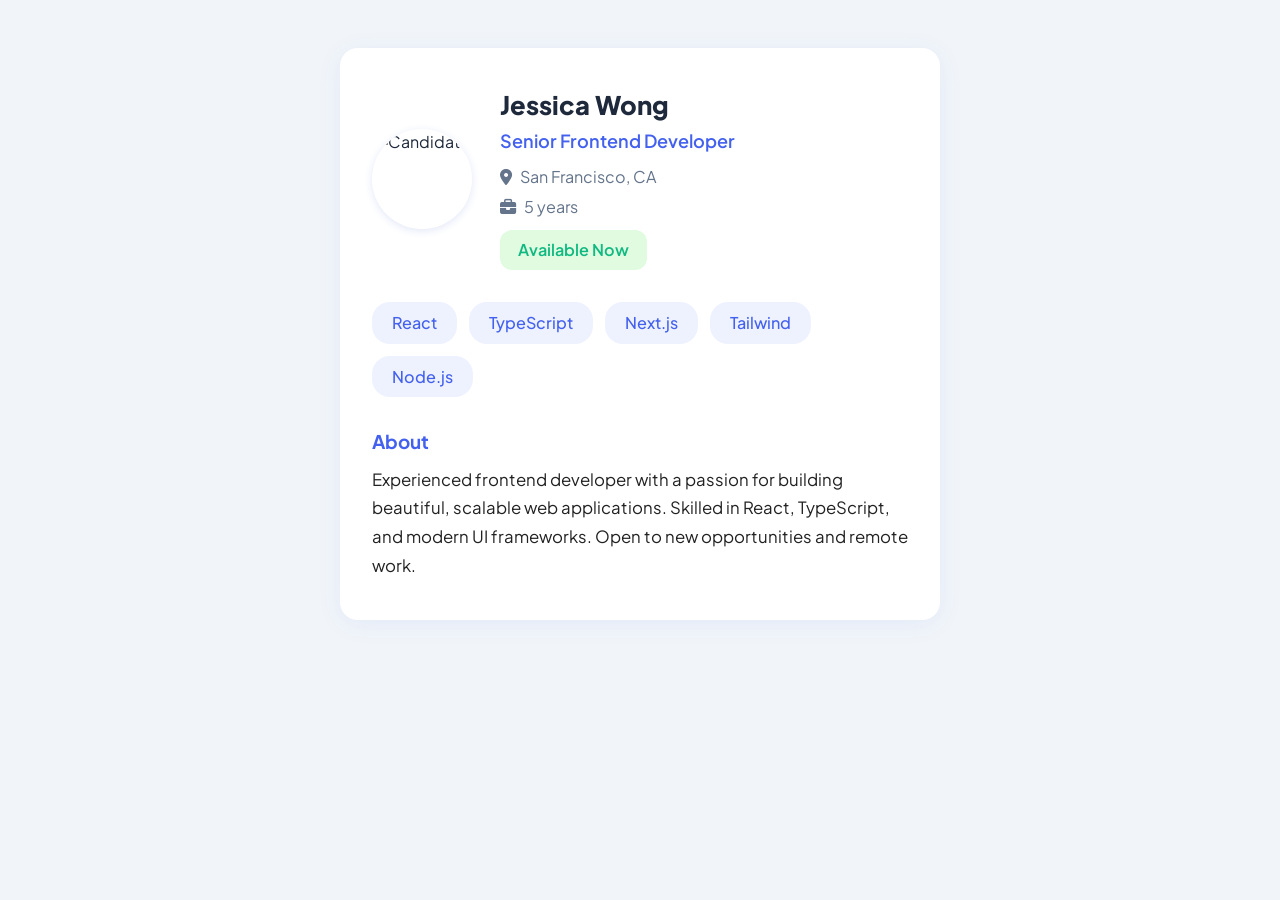
==== candidate-profile.html @ 07ce88cf "Initial commit for CareerBridge" ====
<!DOCTYPE html>
<html lang="en">
<head>
    <meta charset="UTF-8">
    <meta name="viewport" content="width=device-width, initial-scale=1.0">
    <title>Candidate Profile | CareerBridge</title>
    <link rel="stylesheet" href="styles.css">
    <link rel="stylesheet" href="https://cdnjs.cloudflare.com/ajax/libs/font-awesome/6.4.0/css/all.min.css">
    <link href="https://fonts.googleapis.com/css2?family=Plus+Jakarta+Sans:wght@300;400;500;600;700;800&display=swap" rel="stylesheet">
    <style>
        .profile-container { max-width: 600px; margin: 48px auto; background: #fff; border-radius: 18px; box-shadow: 0 4px 24px rgba(67,97,238,0.08); padding: 40px 32px; }
        .profile-header { display: flex; align-items: center; gap: 28px; margin-bottom: 32px; }
        .profile-avatar { width: 100px; height: 100px; border-radius: 50%; overflow: hidden; box-shadow: 0 2px 8px #e3e8f7; }
        .profile-avatar img { width: 100%; height: 100%; object-fit: cover; border-radius: 50%; }
        .profile-info h2 { font-size: 1.6rem; font-weight: 800; margin-bottom: 6px; }
        .profile-info .profile-role { color: #4361ee; font-size: 1.13rem; font-weight: 600; margin-bottom: 8px; display: block; }
        .profile-info .profile-location { color: #64748b; font-size: 1.01rem; margin-bottom: 4px; display: flex; align-items: center; gap: 8px; }
        .profile-info .profile-experience { color: #64748b; font-size: 1.01rem; display: flex; align-items: center; gap: 8px; }
        .profile-skills { margin: 24px 0 16px 0; display: flex; flex-wrap: wrap; gap: 12px; }
        .profile-skills span { background: #eef2ff; color: #4361ee; padding: 8px 20px; border-radius: 18px; font-size: 1.01rem; font-weight: 500; }
        .profile-availability { background: #e0fbe0; color: #10b981; border-radius: 12px; padding: 7px 18px; font-size: 1.01rem; font-weight: 600; display: inline-block; margin-top: 10px; }
        .profile-section { margin-top: 32px; }
        .profile-section h3 { font-size: 1.18rem; font-weight: 700; margin-bottom: 12px; color: #4361ee; }
        .profile-section p { color: #222; font-size: 1.05rem; line-height: 1.7; }
    </style>
</head>
<body>
    <div class="profile-container">
        <div class="profile-header">
            <div class="profile-avatar">
                <img id="profileImg" src="https://randomuser.me/api/portraits/women/44.jpg" alt="Candidate">
            </div>
            <div class="profile-info">
                <h2 id="profileName">Jessica Wong</h2>
                <span class="profile-role" id="profileRole">Senior Frontend Developer</span>
                <span class="profile-location"><i class="fas fa-map-marker-alt"></i> <span id="profileLocation">San Francisco, CA</span></span>
                <span class="profile-experience"><i class="fas fa-briefcase"></i> <span id="profileExperience">5 years</span></span>
                <span class="profile-availability" id="profileAvailability">Available Now</span>
            </div>
        </div>
        <div class="profile-skills" id="profileSkills">
            <span>React</span><span>TypeScript</span><span>Next.js</span><span>Tailwind</span><span>Node.js</span>
        </div>
        <div class="profile-section">
            <h3>About</h3>
            <p id="profileAbout">Experienced frontend developer with a passion for building beautiful, scalable web applications. Skilled in React, TypeScript, and modern UI frameworks. Open to new opportunities and remote work.</p>
        </div>
    </div>
    <script>
        // Simple demo: swap candidate info based on ?id= in URL
        const candidates = {
            1: {
                img: 'https://randomuser.me/api/portraits/women/44.jpg',
                name: 'Jessica Wong',
                role: 'Senior Frontend Developer',
                location: 'San Francisco, CA',
                experience: '5 years',
                availability: 'Available Now',
                skills: ['React','TypeScript','Next.js','Tailwind','Node.js'],
                about: 'Experienced frontend developer with a passion for building beautiful, scalable web applications. Skilled in React, TypeScript, and modern UI frameworks. Open to new opportunities and remote work.'
            },
            2: {
                img: 'https://randomuser.me/api/portraits/men/32.jpg',
                name: 'David Kim',
                role: 'Product Manager',
                location: 'New York, NY',
                experience: '7 years',
                availability: 'Open to Offers',
                skills: ['Product Strategy','Agile','User Research','Analytics','Roadmapping'],
                about: 'Product manager with 7+ years experience leading cross-functional teams. Strong background in agile, analytics, and user research. Looking for new challenges in tech product leadership.'
            },
            3: {
                img: 'https://randomuser.me/api/portraits/women/68.jpg',
                name: 'Priya Patel',
                role: 'DevOps Engineer',
                location: 'Remote',
                experience: '4 years',
                availability: 'Available Now',
                skills: ['AWS','Kubernetes','Terraform','CI/CD','Docker'],
                about: 'DevOps engineer specializing in cloud infrastructure and automation. Proficient in AWS, Kubernetes, and CI/CD pipelines. Open to remote DevOps roles.'
            }
        };
        const params = new URLSearchParams(window.location.search);
        const id = params.get('id');
        if (candidates[id]) {
            const c = candidates[id];
            document.getElementById('profileImg').src = c.img;
            document.getElementById('profileName').textContent = c.name;
            document.getElementById('profileRole').textContent = c.role;
            document.getElementById('profileLocation').textContent = c.location;
            document.getElementById('profileExperience').textContent = c.experience;
            document.getElementById('profileAvailability').textContent = c.availability;
            document.getElementById('profileSkills').innerHTML = c.skills.map(s=>`<span>${s}</span>`).join('');
            document.getElementById('profileAbout').textContent = c.about;
        }
    </script>
</body>
</html>
---- styles.css ----
/* ===== VARIABLES ===== */
:root {
    --primary: #4361ee;
    --primary-dark: #3a56d4;
    --primary-light: #eef2ff;
    --primary-gradient: linear-gradient(135deg, #4361ee 0%, #3a0ca3 100%);
    --secondary: #f8f9fa;
    --success: #10b981;
    --warning: #f59e0b;
    --danger: #ef4444;
    --dark: #1e293b;
    --gray: #64748b;
    --gray-light: #f1f5f9;
    --white: #ffffff;
    --border-color: #e2e8f0;
    --shadow-sm: 0 1px 2px 0 rgb(0 0 0 / 0.05);
    --shadow: 0 4px 6px -1px rgb(0 0 0 / 0.1);
    --shadow-md: 0 10px 15px -3px rgb(0 0 0 / 0.1);
    --shadow-lg: 0 20px 25px -5px rgb(0 0 0 / 0.1);
    --radius-sm: 6px;
    --radius: 8px;
    --radius-lg: 12px;
    --radius-xl: 16px;
    --font-family: 'Plus Jakarta Sans', -apple-system, BlinkMacSystemFont, sans-serif;
    --transition: all 0.2s cubic-bezier(0.4, 0, 0.2, 1);
}

/* ===== RESET & BASE ===== */
* {
    margin: 0;
    padding: 0;
    box-sizing: border-box;
}

html {
    scroll-behavior: smooth;
}

body {
    font-family: var(--font-family);
    color: var(--dark);
    line-height: 1.6;
    background: var(--gray-light);
    overflow-x: hidden;
}

a {
    text-decoration: none;
    color: inherit;
}

ul {
    list-style: none;
}

img {
    max-width: 100%;
    height: auto;
    display: block;
}

button, input, select, textarea {
    font-family: inherit;
    font-size: inherit;
    line-height: inherit;
    outline: none;
}

button {
    cursor: pointer;
    border: none;
    background: none;
}

/* ===== TYPOGRAPHY ===== */
h1, h2, h3, h4, h5, h6 {
    font-weight: 600;
    line-height: 1.3;
}

.gradient-text {
    background: var(--primary-gradient);
    -webkit-background-clip: text;
    -webkit-text-fill-color: transparent;
    background-clip: text;
}

/* ===== LAYOUT ===== */
.container {
    max-width: 1280px;
    margin: 0 auto;
    padding: 0 24px;
}

/* ===== NAVIGATION ===== */
.navbar {
    background: var(--white);
    box-shadow: var(--shadow-sm);
    position: sticky;
    top: 0;
    z-index: 1000;
    padding: 16px 0;
    border-bottom: 1px solid var(--border-color);
}

.nav-container {
    max-width: 1280px;
    margin: 0 auto;
    padding: 0 24px;
    display: flex;
    align-items: center;
    justify-content: space-between;
}

.nav-brand {
    font-size: 1.5rem;
    font-weight: 700;
}

.brand-logo {
    color: var(--dark);
    display: flex;
    align-items: center;
    gap: 8px;
}

.brand-logo i {
    color: var(--primary);
    font-size: 1.75rem;
}

.brand-logo span {
    color: var(--primary);
}

.nav-menu {
    display: flex;
    align-items: center;
    gap: 24px;
}

.nav-dropdown {
    position: relative;
}

.nav-link {
    font-weight: 500;
    color: var(--gray);
    padding: 8px 12px;
    border-radius: var(--radius-sm);
    transition: var(--transition);
    display: flex;
    align-items: center;
    gap: 6px;
}

.nav-link i {
    font-size: 0.9em;
}

.dropdown-icon {
    font-size: 0.8em;
    transition: var(--transition);
}

.nav-dropdown:hover .dropdown-icon {
    transform: rotate(180deg);
}

.nav-link:hover {
    color: var(--primary);
    background: var(--primary-light);
}

.nav-link.active {
    color: var(--primary);
    background: var(--primary-light);
}

.dropdown-content {
    position: absolute;
    top: 100%;
    left: 0;
    background: var(--white);
    border-radius: var(--radius);
    box-shadow: var(--shadow-md);
    min-width: 240px;
    padding: 8px 0;
    margin-top: 8px;
    opacity: 0;
    visibility: hidden;
    transform: translateY(-10px);
    transition: var(--transition);
    border: 1px solid var(--border-color);
}

.nav-dropdown:hover .dropdown-content {
    opacity: 1;
    visibility: visible;
    transform: translateY(0);
}

.dropdown-content a {
    display: flex;
    align-items: center;
    gap: 12px;
    padding: 12px 20px;
    color: var(--gray);
    transition: var(--transition);
}

.dropdown-content a i {
    width: 20px;
    color: var(--primary);
}

.dropdown-content a:hover {
    background: var(--primary-light);
    color: var(--primary);
}

.nav-divider {
    width: 1px;
    height: 24px;
    background: var(--border-color);
}

.btn-primary {
    background: var(--primary) !important;
    color: var(--white) !important;
    padding: 8px 20px !important;
    border-radius: 30px !important;
}

.btn-primary:hover {
    background: var(--primary-dark) !important;
    color: var(--white) !important;
}

.nav-toggle {
    display: none;
    font-size: 1.5rem;
    color: var(--dark);
    cursor: pointer;
}

.user-profile {
    display: flex;
    align-items: center;
    gap: 12px;
    cursor: pointer;
    position: relative;
    padding: 4px 12px 4px 4px;
    border-radius: 40px;
    background: var(--gray-light);
}

.user-profile img {
    width: 36px;
    height: 36px;
    border-radius: 50%;
    object-fit: cover;
}

.user-profile span {
    font-weight: 500;
    color: var(--dark);
}

.dropdown-menu {
    position: absolute;
    top: 100%;
    right: 0;
    background: var(--white);
    border-radius: var(--radius);
    box-shadow: var(--shadow-lg);
    min-width: 220px;
    padding: 8px 0;
    margin-top: 12px;
    opacity: 0;
    visibility: hidden;
    transform: translateY(-10px);
    transition: var(--transition);
    border: 1px solid var(--border-color);
}

.user-profile:hover .dropdown-menu {
    opacity: 1;
    visibility: visible;
    transform: translateY(0);
}

.dropdown-menu a {
    display: flex;
    align-items: center;
    gap: 12px;
    padding: 12px 20px;
    color: var(--dark);
    transition: var(--transition);
}

.dropdown-menu a i {
    width: 20px;
    color: var(--gray);
}

.dropdown-menu a:hover {
    background: var(--primary-light);
    color: var(--primary);
}

.dropdown-menu a:hover i {
    color: var(--primary);
}

.dropdown-divider {
    height: 1px;
    background: var(--border-color);
    margin: 8px 0;
}

/* ===== PAGES (SPA) ===== */
.page {
    display: none;
    padding: 40px 24px;
    max-width: 1280px;
    margin: 0 auto;
    animation: fadeIn 0.3s ease;
}

.page.active {
    display: block;
}

@keyframes fadeIn {
    from { opacity: 0; transform: translateY(10px); }
    to { opacity: 1; transform: translateY(0); }
}

/* ===== HERO SECTION ===== */
.hero-section {
    display: grid;
    grid-template-columns: 1fr 1fr;
    gap: 60px;
    align-items: center;
    margin-bottom: 60px;
}

.hero-badge {
    background: var(--primary-light);
    color: var(--primary);
    padding: 8px 16px;
    border-radius: 30px;
    font-size: 0.9rem;
    font-weight: 600;
    display: inline-block;
    margin-bottom: 20px;
}

.hero-content h1 {
    font-size: 3.5rem;
    font-weight: 800;
    line-height: 1.2;
    margin-bottom: 24px;
    color: var(--dark);
}

.hero-subtitle {
    font-size: 1.2rem;
    color: var(--gray);
    margin-bottom: 32px;
}

.hero-cta {
    display: flex;
    gap: 16px;
    margin-bottom: 40px;
}

.btn {
    display: inline-flex;
    align-items: center;
    gap: 8px;
    padding: 12px 24px;
    border-radius: 30px;
    font-weight: 600;
    transition: var(--transition);
}

.btn i {
    font-size: 1em;
}

.btn-large {
    padding: 16px 32px;
    font-size: 1.1rem;
}

.btn-primary {
    background: var(--primary);
    color: var(--white);
}

.btn-primary:hover {
    background: var(--primary-dark);
    transform: translateY(-2px);
    box-shadow: var(--shadow-md);
}

.btn-outline {
    border: 2px solid var(--primary);
    color: var(--primary);
    background: transparent;
}

.btn-outline:hover {
    background: var(--primary);
    color: var(--white);
    transform: translateY(-2px);
    box-shadow: var(--shadow-md);
}

.btn-block {
    width: 100%;
    justify-content: center;
}

.hero-stats {
    display: flex;
    gap: 40px;
}

.hero-stat {
    display: flex;
    flex-direction: column;
}

.stat-value {
    font-size: 1.8rem;
    font-weight: 700;
    color: var(--dark);
}

.stat-label {
    color: var(--gray);
    font-size: 0.95rem;
}

.hero-image {
    position: relative;
}

.hero-image img {
    border-radius: var(--radius-xl);
    box-shadow: var(--shadow-lg);
}

.hero-card {
    position: absolute;
    bottom: -20px;
    left: -20px;
    background: var(--white);
    padding: 20px;
    border-radius: var(--radius);
    box-shadow: var(--shadow-lg);
    display: flex;
    align-items: center;
    gap: 16px;
}

.hero-card i {
    font-size: 2rem;
    color: var(--success);
}

.hero-card strong {
    display: block;
    font-size: 1.25rem;
    color: var(--dark);
}

.hero-card span {
    color: var(--gray);
    font-size: 0.9rem;
}

/* ===== TRUSTED SECTION ===== */
.trusted-section {
    text-align: center;
    margin-bottom: 60px;
    padding: 40px 0;
    border-top: 1px solid var(--border-color);
    border-bottom: 1px solid var(--border-color);
}

.trusted-section p {
    color: var(--gray);
    margin-bottom: 30px;
    font-weight: 500;
}

.company-logos {
    display: flex;
    justify-content: center;
    align-items: center;
    gap: 60px;
    flex-wrap: wrap;
}

.company-logos span {
    display: flex;
    align-items: center;
    gap: 8px;
    color: var(--gray);
    font-weight: 500;
    font-size: 1.1rem;
}

.company-logos i {
    font-size: 1.5rem;
    color: var(--gray);
    opacity: 0.7;
}

/* ===== SECTION HEADER ===== */
.section-header {
    text-align: center;
    margin-bottom: 40px;
}

.section-header h2 {
    font-size: 2rem;
    font-weight: 700;
    margin-bottom: 12px;
    display: flex;
    align-items: center;
    justify-content: center;
    gap: 12px;
}

.section-header h2 i {
    color: var(--primary);
}

.section-header p {
    color: var(--gray);
    font-size: 1.1rem;
}

.view-all {
    color: var(--primary);
    font-weight: 600;
    display: inline-flex;
    align-items: center;
    gap: 8px;
    margin-top: 20px;
}

.view-all i {
    transition: var(--transition);
}

.view-all:hover i {
    transform: translateX(4px);
}

/* ===== FEATURES GRID ===== */
.features-grid {
    display: grid;
    grid-template-columns: repeat(auto-fit, minmax(200px, 1fr));
    gap: 30px;
    margin-bottom: 60px;
}

.feature-card {
    background: var(--white);
    padding: 30px;
    border-radius: var(--radius-lg);
    box-shadow: var(--shadow);
    transition: var(--transition);
    cursor: pointer;
    border: 1px solid var(--border-color);
    text-align: center;
}

.feature-card:hover {
    transform: translateY(-5px);
    box-shadow: var(--shadow-lg);
    border-color: var(--primary-light);
}

.feature-icon {
    width: 70px;
    height: 70px;
    background: var(--primary-light);
    border-radius: 20px;
    display: flex;
    align-items: center;
    justify-content: center;
    margin: 0 auto 20px;
    font-size: 1.8rem;
}

.feature-card h3 {
    margin-bottom: 12px;
    font-size: 1.2rem;
}

.feature-card p {
    color: var(--gray);
    font-size: 0.95rem;
    margin-bottom: 20px;
}

.feature-link {
    color: var(--primary);
    font-weight: 600;
    display: inline-flex;
    align-items: center;
    gap: 8px;
    font-size: 0.95rem;
}

.feature-link i {
    transition: var(--transition);
}

.feature-card:hover .feature-link i {
    transform: translateX(4px);
}

/* ===== JOBS GRID ===== */
.jobs-grid {
    display: grid;
    grid-template-columns: repeat(auto-fit, minmax(300px, 1fr));
    gap: 24px;
    margin-bottom: 40px;
}

.job-card {
    background: var(--white);
    border-radius: var(--radius-lg);
    padding: 24px;
    box-shadow: var(--shadow);
    transition: var(--transition);
    border: 1px solid var(--border-color);
    position: relative;
    cursor: pointer;
}

.job-card:hover {
    transform: translateY(-4px);
    box-shadow: var(--shadow-md);
    border-color: var(--primary);
}

.job-card-header {
    display: flex;
    align-items: flex-start;
    gap: 16px;
    margin-bottom: 20px;
}

.company-logo {
    width: 56px;
    height: 56px;
    background: var(--primary-light);
    border-radius: var(--radius);
    display: flex;
    align-items: center;
    justify-content: center;
    font-size: 1.5rem;
    font-weight: 700;
    color: var(--primary);
}

.job-info h3 {
    font-size: 1.1rem;
    font-weight: 700;
    margin-bottom: 6px;
    color: var(--dark);
}

.company-name {
    color: var(--gray);
    font-size: 0.9rem;
    display: flex;
    align-items: center;
    gap: 6px;
}

.job-details {
    display: flex;
    gap: 16px;
    margin-bottom: 16px;
    color: var(--gray);
    font-size: 0.9rem;
}

.job-details span {
    display: flex;
    align-items: center;
    gap: 6px;
}

.job-tags {
    display: flex;
    flex-wrap: wrap;
    gap: 8px;
    margin-bottom: 20px;
}

.job-tag {
    background: var(--gray-light);
    color: var(--gray-dark);
    padding: 6px 12px;
    border-radius: 30px;
    font-size: 0.8rem;
    font-weight: 500;
}

.job-card-footer {
    display: flex;
    align-items: center;
    justify-content: space-between;
    padding-top: 16px;
    border-top: 1px solid var(--border-color);
}

.salary {
    font-weight: 700;
    color: var(--success);
    font-size: 1rem;
}

.apply-btn {
    background: var(--primary-light);
    color: var(--primary);
    padding: 8px 20px;
    border-radius: 30px;
    font-size: 0.9rem;
    font-weight: 600;
    transition: var(--transition);
}

.apply-btn:hover {
    background: var(--primary);
    color: var(--white);
}

/* ===== TESTIMONIALS ===== */
.testimonials-section {
    background: var(--primary-gradient);
    padding: 60px 40px;
    border-radius: var(--radius-xl);
    color: var(--white);
    margin-top: 60px;
}

.testimonials-section h2 {
    text-align: center;
    font-size: 2rem;
    margin-bottom: 40px;
}

.testimonials-grid {
    display: grid;
    grid-template-columns: repeat(auto-fit, minmax(300px, 1fr));
    gap: 30px;
}

.testimonial-card {
    background: rgba(255, 255, 255, 0.1);
    backdrop-filter: blur(10px);
    padding: 30px;
    border-radius: var(--radius-lg);
    display: flex;
    gap: 20px;
    border: 1px solid rgba(255, 255, 255, 0.2);
}

.testimonial-card img {
    width: 60px;
    height: 60px;
    border-radius: 50%;
    object-fit: cover;
    border: 2px solid var(--white);
}

.testimonial-content p {
    margin-bottom: 16px;
    font-size: 1rem;
    line-height: 1.6;
    opacity: 0.95;
}

.testimonial-content h4 {
    font-size: 1.1rem;
    margin-bottom: 4px;
}

.testimonial-content span {
    font-size: 0.9rem;
    opacity: 0.8;
}

/* ===== PAGE HEADER ===== */
.page-header {
    text-align: center;
    margin-bottom: 48px;
}

.page-header h1 {
    font-size: 2.5rem;
    font-weight: 700;
    margin-bottom: 16px;
    display: flex;
    align-items: center;
    justify-content: center;
    gap: 12px;
}

.page-header h1 i {
    color: var(--primary);
}

.page-header p {
    color: var(--gray);
    font-size: 1.2rem;
}

/* ===== JOBS LAYOUT ===== */
.jobs-layout {
    display: grid;
    grid-template-columns: 300px 1fr;
    gap: 30px;
}

.filters-sidebar {
    background: var(--white);
    border-radius: var(--radius-lg);
    padding: 24px;
    box-shadow: var(--shadow);
    height: fit-content;
    position: sticky;
    top: 100px;
}

.filters-sidebar h3 {
    display: flex;
    align-items: center;
    gap: 8px;
    margin-bottom: 20px;
    font-size: 1.2rem;
}

.clear-filters {
    width: 100%;
    margin-bottom: 24px;
    border: 1px solid var(--border-color) !important;
    background: var(--white) !important;
    color: var(--gray) !important;
}

.filter-group {
    margin-bottom: 24px;
    padding-bottom: 24px;
    border-bottom: 1px solid var(--border-color);
}

.filter-group:last-child {
    border-bottom: none;
    margin-bottom: 0;
    padding-bottom: 0;
}

.filter-group label {
    display: block;
    font-weight: 600;
    margin-bottom: 16px;
    color: var(--dark);
    display: flex;
    align-items: center;
    gap: 8px;
}

.filter-group label i {
    color: var(--primary);
}

.filter-group input[type="text"],
.filter-group select {
    width: 100%;
    padding: 12px 16px;
    border: 1px solid var(--border-color);
    border-radius: var(--radius);
    margin-bottom: 12px;
    transition: var(--transition);
}

.filter-group input[type="text"]:focus,
.filter-group select:focus {
    border-color: var(--primary);
    box-shadow: 0 0 0 3px var(--primary-light);
}

.checkbox-group {
    display: flex;
    flex-direction: column;
    gap: 10px;
}

.checkbox-group label {
    display: flex;
    align-items: center;
    gap: 10px;
    font-weight: 400;
    margin-bottom: 0;
    cursor: pointer;
}

.checkbox-group input[type="checkbox"] {
    width: 18px;
    height: 18px;
    cursor: pointer;
    accent-color: var(--primary);
}

.jobs-main {
    flex: 1;
}

.jobs-header {
    display: flex;
    align-items: center;
    justify-content: space-between;
    margin-bottom: 24px;
    background: var(--white);
    padding: 20px;
    border-radius: var(--radius);
    box-shadow: var(--shadow);
}

.jobs-header h2 {
    font-size: 1.2rem;
    font-weight: 600;
}

.jobs-header h2 span {
    color: var(--primary);
}

.sort-by {
    display: flex;
    align-items: center;
    gap: 12px;
}

.sort-by select {
    padding: 8px 16px;
    border: 1px solid var(--border-color);
    border-radius: var(--radius);
    background: var(--white);
}

.jobs-list {
    display: flex;
    flex-direction: column;
    gap: 20px;
    margin-bottom: 30px;
}

.job-item {
    background: var(--white);
    border-radius: var(--radius-lg);
    padding: 24px;
    box-shadow: var(--shadow);
    transition: var(--transition);
    cursor: pointer;
    border: 1px solid var(--border-color);
}

.job-item:hover {
    transform: translateY(-2px);
    box-shadow: var(--shadow-md);
    border-color: var(--primary);
}

.pagination {
    display: flex;
    align-items: center;
    justify-content: center;
    gap: 8px;
    margin-top: 40px;
}

.page-btn {
    width: 40px;
    height: 40px;
    display: flex;
    align-items: center;
    justify-content: center;
    border-radius: var(--radius);
    background: var(--white);
    border: 1px solid var(--border-color);
    transition: var(--transition);
    cursor: pointer;
}

.page-btn:hover,
.page-btn.active {
    background: var(--primary);
    color: var(--white);
    border-color: var(--primary);
}

/* ===== MODAL ===== */
.modal {
    display: none;
    position: fixed;
    top: 0;
    left: 0;
    width: 100%;
    height: 100%;
    background: rgba(0, 0, 0, 0.5);
    z-index: 2000;
    align-items: center;
    justify-content: center;
    animation: fadeIn 0.2s ease;
    backdrop-filter: blur(4px);
}

.modal.show {
    display: flex;
}

.modal-content {
    background: var(--white);
    border-radius: var(--radius-lg);
    max-width: 600px;
    width: 90%;
    max-height: 90vh;
    overflow-y: auto;
    position: relative;
    animation: slideUp 0.3s ease;
}

.modal-lg {
    max-width: 800px;
}

@keyframes slideUp {
    from { transform: translateY(20px); opacity: 0; }
    to { transform: translateY(0); opacity: 1; }
}

.close-modal {
    position: absolute;
    top: 20px;
    right: 20px;
    font-size: 1.5rem;
    color: var(--gray);
    cursor: pointer;
    transition: var(--transition);
    width: 32px;
    height: 32px;
    display: flex;
    align-items: center;
    justify-content: center;
    border-radius: 50%;
    background: var(--gray-light);
}

.close-modal:hover {
    background: var(--danger);
    color: var(--white);
}

/* ===== COMPANY PAGE ===== */
.company-search {
    display: flex;
    gap: 16px;
    margin-bottom: 40px;
    background: var(--white);
    padding: 8px;
    border-radius: 50px;
    box-shadow: var(--shadow);
}

.company-search .search-box {
    flex: 1;
    display: flex;
    align-items: center;
    gap: 12px;
    padding: 12px 20px;
    background: var(--gray-light);
    border-radius: 40px;
}

.company-search .search-box i {
    color: var(--gray);
}

.company-search .search-box input {
    width: 100%;
    border: none;
    background: none;
    outline: none;
}

.companies-grid {
    display: grid;
    grid-template-columns: repeat(auto-fill, minmax(240px, 1fr));
    gap: 24px;
    margin-bottom: 40px;
}

.company-card {
    background: var(--white);
    border-radius: var(--radius-lg);
    padding: 24px;
    box-shadow: var(--shadow);
    transition: var(--transition);
    text-align: center;
    cursor: pointer;
    border: 1px solid var(--border-color);
}

.company-card:hover {
    transform: translateY(-4px);
    box-shadow: var(--shadow-md);
    border-color: var(--primary);
}

.company-card-logo {
    width: 80px;
    height: 80px;
    background: var(--primary-light);
    border-radius: 20px;
    display: flex;
    align-items: center;
    justify-content: center;
    margin: 0 auto 16px;
    font-size: 2rem;
    font-weight: 700;
    color: var(--primary);
}

.company-card h3 {
    margin-bottom: 8px;
    font-size: 1.2rem;
}

.company-card p {
    color: var(--gray);
    font-size: 0.9rem;
    margin-bottom: 8px;
    display: flex;
    align-items: center;
    justify-content: center;
    gap: 6px;
}

.company-jobs {
    display: inline-block;
    margin-top: 16px;
    color: var(--primary);
    font-weight: 600;
    font-size: 0.9rem;
}

/* ===== CAREER ADVICE PAGE ===== */
.advice-categories {
    display: grid;
    grid-template-columns: repeat(auto-fit, minmax(160px, 1fr));
    gap: 20px;
    margin-bottom: 40px;
}

.category-card {
    background: var(--white);
    padding: 24px;
    border-radius: var(--radius-lg);
    box-shadow: var(--shadow);
    text-align: center;
    transition: var(--transition);
    cursor: pointer;
    border: 1px solid var(--border-color);
}

.category-card:hover {
    transform: translateY(-4px);
    box-shadow: var(--shadow-md);
    border-color: var(--primary);
}

.category-card i {
    font-size: 2rem;
    color: var(--primary);
    margin-bottom: 16px;
}

.category-card h4 {
    font-size: 1.1rem;
}

.advice-grid {
    display: grid;
    grid-template-columns: repeat(auto-fill, minmax(300px, 1fr));
    gap: 30px;
}

/* ===== RESUME TIPS PAGE ===== */
.resume-builder {
    display: grid;
    grid-template-columns: 300px 1fr;
    gap: 30px;
    margin-bottom: 40px;
}

.resume-sidebar {
    background: var(--white);
    border-radius: var(--radius-lg);
    padding: 24px;
    box-shadow: var(--shadow);
}

.resume-guide-card {
    display: flex;
    gap: 16px;
    padding: 16px;
    border-radius: var(--radius);
    cursor: pointer;
    transition: var(--transition);
    margin-bottom: 8px;
}

.resume-guide-card:hover {
    background: var(--gray-light);
}

.resume-guide-card.active {
    background: var(--primary-light);
    border-left: 4px solid var(--primary);
}

.resume-guide-card i {
    font-size: 1.25rem;
    color: var(--primary);
}

.resume-guide-card h4 {
    font-size: 1rem;
    margin-bottom: 4px;
}

.resume-guide-card p {
    font-size: 0.85rem;
    color: var(--gray);
}

.resume-content {
    background: var(--white);
    border-radius: var(--radius-lg);
    padding: 32px;
    box-shadow: var(--shadow);
}

.resume-templates {
    margin-top: 40px;
}

.resume-templates h3 {
    margin-bottom: 24px;
}

.templates-grid {
    display: grid;
    grid-template-columns: repeat(auto-fit, minmax(200px, 1fr));
    gap: 24px;
}

.template-card {
    background: var(--white);
    border-radius: var(--radius-lg);
    padding: 24px;
    text-align: center;
    box-shadow: var(--shadow);
}

.template-preview {
    height: 140px;
    background: var(--gray-light);
    border-radius: var(--radius);
    margin-bottom: 16px;
}

.template-preview.modern {
    background: linear-gradient(135deg, #667eea 0%, #764ba2 100%);
}

.template-preview.creative {
    background: linear-gradient(135deg, #f093fb 0%, #f5576c 100%);
}

.template-preview.minimalist {
    background: linear-gradient(135deg, #4facfe 0%, #00f2fe 100%);
}

/* ===== SALARY GUIDE PAGE ===== */
.salary-search {
    background: var(--white);
    padding: 40px;
    border-radius: var(--radius-lg);
    box-shadow: var(--shadow);
    margin-bottom: 40px;
}

.salary-search-box {
    display: flex;
    gap: 16px;
    max-width: 700px;
    margin: 0 auto;
}

.salary-search-box input {
    flex: 1;
    padding: 16px 20px;
    border: 1px solid var(--border-color);
    border-radius: var(--radius);
    font-size: 1rem;
}

.salary-categories {
    display: grid;
    grid-template-columns: repeat(auto-fit, minmax(160px, 1fr));
    gap: 20px;
    margin-bottom: 40px;
}

.salary-card {
    background: var(--white);
    padding: 24px;
    border-radius: var(--radius-lg);
    box-shadow: var(--shadow);
    text-align: center;
    cursor: pointer;
    transition: var(--transition);
}

.salary-card:hover {
    transform: translateY(-4px);
    box-shadow: var(--shadow-md);
    border-color: var(--primary);
}

.salary-card i {
    font-size: 2rem;
    color: var(--primary);
    margin-bottom: 12px;
}

.salary-card h4 {
    margin-bottom: 8px;
}

.salary-card span {
    color: var(--success);
    font-weight: 700;
}

.salary-results {
    background: var(--white);
    padding: 40px;
    border-radius: var(--radius-lg);
    box-shadow: var(--shadow);
}

.salary-chart {
    display: grid;
    grid-template-columns: repeat(4, 1fr);
    gap: 20px;
    margin-top: 30px;
}

.salary-stat {
    text-align: center;
    padding: 20px;
    background: var(--gray-light);
    border-radius: var(--radius);
}

.salary-stat .stat-label {
    display: block;
    margin-bottom: 8px;
}

.salary-stat .stat-value {
    font-size: 1.5rem;
    color: var(--success);
}

/* ===== POST JOB PAGE ===== */
.post-job-container {
    display: grid;
    grid-template-columns: 1fr 320px;
    gap: 30px;
}

.post-job-form {
    background: var(--white);
    border-radius: var(--radius-lg);
    padding: 40px;
    box-shadow: var(--shadow);
}

.form-section {
    margin-bottom: 40px;
    padding-bottom: 30px;
    border-bottom: 1px solid var(--border-color);
}

.form-section:last-child {
    border-bottom: none;
    margin-bottom: 0;
    padding-bottom: 0;
}

.form-section h3 {
    margin-bottom: 24px;
    font-size: 1.2rem;
}

.form-row {
    display: flex;
    gap: 20px;
    margin-bottom: 0;
}

.form-group {
    flex: 1;
    margin-bottom: 20px;
}

.form-group label {
    display: block;
    font-weight: 600;
    margin-bottom: 8px;
    color: var(--dark);
}

.form-group input,
.form-group select,
.form-group textarea {
    width: 100%;
    padding: 12px 16px;
    border: 1px solid var(--border-color);
    border-radius: var(--radius);
    transition: var(--transition);
    font-size: 0.95rem;
}

.form-group input:focus,
.form-group select:focus,
.form-group textarea:focus {
    border-color: var(--primary);
    box-shadow: 0 0 0 3px var(--primary-light);
}

.form-group textarea {
    resize: vertical;
    min-height: 120px;
}

.skills-input {
    margin-bottom: 8px;
}

.skills-list {
    display: flex;
    flex-wrap: wrap;
    gap: 8px;
    margin-top: 12px;
}

.skill-tag {
    background: var(--primary-light);
    color: var(--primary);
    padding: 6px 16px;
    border-radius: 30px;
    font-size: 0.9rem;
    display: inline-flex;
    align-items: center;
    gap: 8px;
}

.skill-tag i {
    cursor: pointer;
    font-size: 0.8rem;
}

.form-actions {
    display: flex;
    gap: 16px;
    justify-content: flex-end;
    margin-top: 30px;
}

.post-job-sidebar {
    display: flex;
    flex-direction: column;
    gap: 24px;
}

.pricing-card,
.tips-card {
    background: var(--white);
    border-radius: var(--radius-lg);
    padding: 24px;
    box-shadow: var(--shadow);
}

.pricing-card h4,
.tips-card h4 {
    display: flex;
    align-items: center;
    gap: 8px;
    margin-bottom: 20px;
}

.pricing-option {
    margin-bottom: 16px;
    padding: 12px;
    border: 1px solid var(--border-color);
    border-radius: var(--radius);
    transition: var(--transition);
}

.pricing-option:hover {
    border-color: var(--primary);
    background: var(--primary-light);
}

.pricing-option input[type="radio"] {
    display: none;
}

.pricing-option label {
    display: flex;
    align-items: center;
    justify-content: space-between;
    cursor: pointer;
}

.pricing-option .plan {
    font-weight: 600;
}

.pricing-option .price {
    color: var(--primary);
    font-weight: 700;
}

.pricing-option input[type="radio"]:checked + label .plan {
    color: var(--primary);
}

.tips-card ul {
    list-style: none;
}

.tips-card li {
    display: flex;
    align-items: center;
    gap: 10px;
    margin-bottom: 12px;
    color: var(--gray);
}

.tips-card li i {
    color: var(--success);
}

/* ===== PRICING PAGE ===== */
.pricing-toggle {
    display: flex;
    align-items: center;
    justify-content: center;
    gap: 20px;
    margin-bottom: 40px;
}

.switch {
    position: relative;
    display: inline-block;
    width: 60px;
    height: 34px;
}

.switch input {
    opacity: 0;
    width: 0;
    height: 0;
}

.slider {
    position: absolute;
    cursor: pointer;
    top: 0;
    left: 0;
    right: 0;
    bottom: 0;
    background-color: #ccc;
    transition: .4s;
    border-radius: 34px;
}

.slider:before {
    position: absolute;
    content: "";
    height: 26px;
    width: 26px;
    left: 4px;
    bottom: 4px;
    background-color: white;
    transition: .4s;
    border-radius: 50%;
}

input:checked + .slider {
    background-color: var(--primary);
}

input:checked + .slider:before {
    transform: translateX(26px);
}

.save-badge {
    background: var(--success);
    color: var(--white);
    padding: 4px 8px;
    border-radius: 20px;
    font-size: 0.8rem;
    margin-left: 8px;
}

.pricing-grid {
    display: grid;
    grid-template-columns: repeat(auto-fit, minmax(280px, 1fr));
    gap: 30px;
    margin-bottom: 60px;
}

.pricing-card {
    background: var(--white);
    border-radius: var(--radius-lg);
    padding: 40px 30px;
    box-shadow: var(--shadow);
    position: relative;
    transition: var(--transition);
}

.pricing-card:hover {
    transform: translateY(-8px);
    box-shadow: var(--shadow-lg);
}

.pricing-card.featured {
    border: 2px solid var(--primary);
    transform: scale(1.05);
}

.popular-badge {
    position: absolute;
    top: -12px;
    left: 50%;
    transform: translateX(-50%);
    background: var(--primary);
    color: var(--white);
    padding: 4px 16px;
    border-radius: 30px;
    font-size: 0.85rem;
    font-weight: 600;
}

.price {
    margin: 20px 0;
    text-align: center;
}

.currency {
    font-size: 1.5rem;
    vertical-align: top;
    color: var(--gray);
}

.amount {
    font-size: 3.5rem;
    font-weight: 800;
    color: var(--dark);
}

.period {
    color: var(--gray);
}

.price-description {
    text-align: center;
    color: var(--gray);
    margin-bottom: 30px;
}

.features {
    margin-bottom: 30px;
}

.features li {
    display: flex;
    align-items: center;
    gap: 12px;
    margin-bottom: 16px;
    color: var(--gray);
}

.features li i {
    width: 20px;
    color: var(--success);
}

.features li.disabled i {
    color: var(--danger);
    opacity: 0.5;
}

.features li.disabled {
    color: var(--gray);
    opacity: 0.7;
}

.faq-section {
    background: var(--white);
    border-radius: var(--radius-lg);
    padding: 40px;
}

.faq-grid {
    display: grid;
    grid-template-columns: repeat(auto-fit, minmax(300px, 1fr));
    gap: 30px;
    margin-top: 30px;
}

.faq-item h4 {
    margin-bottom: 12px;
    color: var(--dark);
}

.faq-item p {
    color: var(--gray);
}

/* ===== AUTH PAGES ===== */
.auth-container {
    max-width: 480px;
    margin: 0 auto;
}

.auth-card {
    background: var(--white);
    border-radius: var(--radius-xl);
    padding: 48px 40px;
    box-shadow: var(--shadow-lg);
}

.auth-header {
    text-align: center;
    margin-bottom: 32px;
}

.auth-logo {
    font-size: 3rem;
    color: var(--primary);
    margin-bottom: 20px;
}

.auth-header h2 {
    font-size: 2rem;
    margin-bottom: 8px;
}

.auth-header p {
    color: var(--gray);
}

.role-selector {
    margin: 24px 0;
}

.role-selector p {
    font-weight: 600;
    margin-bottom: 12px;
}

.role-options {
    display: flex;
    gap: 12px;
}

.role-option {
    flex: 1;
}

.role-option input[type="radio"] {
    display: none;
}

.role-option span {
    display: flex;
    align-items: center;
    justify-content: center;
    gap: 8px;
    padding: 12px;
    border: 2px solid var(--border-color);
    border-radius: var(--radius);
    cursor: pointer;
    transition: var(--transition);
}

.role-option input[type="radio"]:checked + span {
    border-color: var(--primary);
    background: var(--primary-light);
    color: var(--primary);
}

.forgot-link {
    display: block;
    text-align: right;
    margin-top: 8px;
    color: var(--primary);
    font-size: 0.9rem;
}

.auth-footer {
    text-align: center;
    margin-top: 24px;
    padding-top: 24px;
    border-top: 1px solid var(--border-color);
}

.auth-footer a {
    color: var(--primary);
    font-weight: 600;
}

.auth-divider {
    position: relative;
    text-align: center;
    margin: 30px 0 20px;
}

.auth-divider::before {
    content: '';
    position: absolute;
    top: 50%;
    left: 0;
    width: 100%;
    height: 1px;
    background: var(--border-color);
}

.auth-divider span {
    position: relative;
    background: var(--white);
    padding: 0 16px;
    color: var(--gray);
}

.social-auth {
    display: flex;
    gap: 16px;
}

.btn-social {
    flex: 1;
    display: flex;
    align-items: center;
    justify-content: center;
    gap: 8px;
    padding: 12px;
    border: 1px solid var(--border-color);
    border-radius: var(--radius);
    background: var(--white);
    transition: var(--transition);
}

.btn-social:hover {
    background: var(--gray-light);
}

/* ===== DASHBOARD ===== */
.dashboard-header {
    margin-bottom: 40px;
}

.dashboard-header h1 {
    font-size: 2rem;
    margin-bottom: 8px;
}

.dashboard-stats {
    display: grid;
    grid-template-columns: repeat(auto-fit, minmax(200px, 1fr));
    gap: 24px;
    margin-bottom: 40px;
}

.stat-card {
    background: var(--white);
    border-radius: var(--radius-lg);
    padding: 24px;
    box-shadow: var(--shadow);
    display: flex;
    align-items: center;
    gap: 20px;
}

.stat-card i {
    font-size: 2.5rem;
    color: var(--primary);
}

.stat-card .stat-number {
    font-size: 1.8rem;
    font-weight: 700;
    color: var(--dark);
}

.dashboard-grid {
    display: grid;
    grid-template-columns: repeat(auto-fit, minmax(350px, 1fr));
    gap: 30px;
}

.dashboard-card {
    background: var(--white);
    border-radius: var(--radius-lg);
    padding: 24px;
    box-shadow: var(--shadow);
}

.dashboard-card h3 {
    margin-bottom: 20px;
    padding-bottom: 16px;
    border-bottom: 1px solid var(--border-color);
}

.application-item {
    display: flex;
    align-items: center;
    justify-content: space-between;
    padding: 16px 0;
    border-bottom: 1px solid var(--border-color);
}

.application-item:last-child {
    border-bottom: none;
}

.status {
    padding: 4px 12px;
    border-radius: 30px;
    font-size: 0.8rem;
    font-weight: 600;
}

.status.pending {
    background: #fff3cd;
    color: #856404;
}

.status.interview {
    background: #d4edda;
    color: #155724;
}

.view-all-link {
    display: inline-block;
    margin-top: 16px;
    color: var(--primary);
    font-weight: 600;
}

/* ===== CONTACT PAGE ===== */
.contact-container {
    display: grid;
    grid-template-columns: 1fr 1fr;
    gap: 40px;
}

.contact-info h1 {
    font-size: 2.5rem;
    margin-bottom: 20px;
}

.contact-info > p {
    color: var(--gray);
    margin-bottom: 40px;
    font-size: 1.1rem;
}

.contact-details {
    margin-bottom: 40px;
}

.contact-item {
    display: flex;
    gap: 20px;
    margin-bottom: 30px;
}

.contact-item i {
    width: 50px;
    height: 50px;
    background: var(--primary-light);
    border-radius: 50%;
    display: flex;
    align-items: center;
    justify-content: center;
    color: var(--primary);
    font-size: 1.25rem;
}

.contact-item h4 {
    margin-bottom: 8px;
}

.contact-item p {
    color: var(--gray);
}

.social-contact {
    display: flex;
    gap: 16px;
}

.social-contact a {
    width: 44px;
    height: 44px;
    background: var(--gray-light);
    border-radius: 50%;
    display: flex;
    align-items: center;
    justify-content: center;
    color: var(--gray);
    transition: var(--transition);
}

.social-contact a:hover {
    background: var(--primary);
    color: var(--white);
}

.contact-form {
    background: var(--white);
    border-radius: var(--radius-lg);
    padding: 40px;
    box-shadow: var(--shadow);
}

.contact-form h2 {
    margin-bottom: 30px;
}

/* ===== FOOTER ===== */
.footer {
    background: var(--dark);
    color: var(--white);
    margin-top: 80px;
    padding: 60px 0 30px;
}

.footer-container {
    max-width: 1280px;
    margin: 0 auto;
    padding: 0 24px;
}

.footer-grid {
    display: grid;
    grid-template-columns: 2fr 1fr 1fr 1fr;
    gap: 40px;
    margin-bottom: 40px;
}

.footer-logo {
    font-size: 1.5rem;
    font-weight: 700;
    margin-bottom: 20px;
    display: flex;
    align-items: center;
    gap: 8px;
}

.footer-logo i {
    color: var(--primary);
}

.footer-logo span {
    color: var(--primary);
}

.footer-brand p {
    color: rgba(255, 255, 255, 0.7);
    margin-bottom: 24px;
    line-height: 1.6;
}

.footer-social {
    display: flex;
    gap: 16px;
}

.footer-social a {
    width: 40px;
    height: 40px;
    background: rgba(255, 255, 255, 0.1);
    border-radius: 50%;
    display: flex;
    align-items: center;
    justify-content: center;
    color: var(--white);
    transition: var(--transition);
}

.footer-social a:hover {
    background: var(--primary);
}

.footer-links h4 {
    margin-bottom: 24px;
    font-size: 1.1rem;
}

.footer-links ul li {
    margin-bottom: 12px;
}

.footer-links ul li a {
    color: rgba(255, 255, 255, 0.7);
    transition: var(--transition);
}

.footer-links ul li a:hover {
    color: var(--white);
    padding-left: 5px;
}

.footer-bottom {
    padding-top: 30px;
    border-top: 1px solid rgba(255, 255, 255, 0.1);
    display: flex;
    align-items: center;
    justify-content: space-between;
    color: rgba(255, 255, 255, 0.7);
}

.footer-legal {
    display: flex;
    gap: 24px;
}

.footer-legal a {
    color: rgba(255, 255, 255, 0.7);
    transition: var(--transition);
}

.footer-legal a:hover {
    color: var(--white);
}

/* ===== TOAST NOTIFICATION ===== */
.toast {
    position: fixed;
    bottom: 30px;
    right: 30px;
    background: var(--white);
    border-radius: var(--radius);
    box-shadow: var(--shadow-lg);
    padding: 16px 24px;
    display: none;
    align-items: center;
    z-index: 3000;
    animation: slideInRight 0.3s ease;
    border-left: 4px solid var(--success);
}

.toast.show {
    display: flex;
}

.toast-content {
    display: flex;
    align-items: center;
    gap: 12px;
}

.toast-icon {
    color: var(--success);
    font-size: 1.25rem;
}

@keyframes slideInRight {
    from { transform: translateX(100%); opacity: 0; }
    to { transform: translateX(0); opacity: 1; }
}

/* ===== RESPONSIVE ===== */
@media (max-width: 1024px) {
    .hero-section {
        grid-template-columns: 1fr;
        gap: 40px;
    }
    
    .hero-image {
        display: none;
    }
    
    .jobs-layout {
        grid-template-columns: 1fr;
    }
    
    .filters-sidebar {
        position: static;
    }
    
    .post-job-container {
        grid-template-columns: 1fr;
    }
    
    .footer-grid {
        grid-template-columns: repeat(2, 1fr);
    }
}

@media (max-width: 768px) {
    .nav-menu {
        position: fixed;
        top: 80px;
        left: -100%;
        width: 100%;
        height: calc(100vh - 80px);
        background: var(--white);
        flex-direction: column;
        align-items: flex-start;
        padding: 40px 24px;
        transition: var(--transition);
        overflow-y: auto;
    }
    
    .nav-menu.active {
        left: 0;
    }
    
    .nav-toggle {
        display: block;
    }
    
    .nav-dropdown .dropdown-content {
        position: static;
        opacity: 1;
        visibility: visible;
        transform: none;
        box-shadow: none;
        padding: 0;
        margin-top: 12px;
        display: none;
    }
    
    .nav-dropdown:hover .dropdown-content {
        display: block;
    }
    
    .nav-divider {
        width: 100%;
        height: 1px;
        margin: 16px 0;
    }
    
    .user-profile {
        width: 100%;
        justify-content: space-between;
    }
    
    .dropdown-menu {
        position: static;
        opacity: 1;
        visibility: visible;
        transform: none;
        box-shadow: none;
        margin-top: 12px;
        display: none;
    }
    
    .user-profile:hover .dropdown-menu {
        display: block;
    }
    
    .hero-content h1 {
        font-size: 2.5rem;
    }
    
    .hero-stats {
        flex-direction: column;
        gap: 20px;
    }
    
    .features-grid {
        grid-template-columns: 1fr;
    }
    
    .resume-builder {
        grid-template-columns: 1fr;
    }
    
    .contact-container {
        grid-template-columns: 1fr;
    }
    
    .pricing-card.featured {
        transform: scale(1);
    }
}

@media (max-width: 480px) {
    .page {
        padding: 24px 16px;
    }
    
    .hero-content h1 {
        font-size: 2rem;
    }
    
    .hero-cta {
        flex-direction: column;
    }
    
    .btn-large {
        width: 100%;
        justify-content: center;
    }
    
    .company-logos {
        gap: 30px;
    }
    
    .company-logos span {
        font-size: 0.9rem;
    }
    
    .jobs-header {
        flex-direction: column;
        gap: 16px;
        align-items: flex-start;
    }
    
    .form-row {
        flex-direction: column;
        gap: 0;
    }
    
    .col-6 {
        flex: 0 0 100%;
    }
    
    .footer-grid {
        grid-template-columns: 1fr;
    }
    
    .footer-bottom {
        flex-direction: column;
        gap: 16px;
        text-align: center;
    }
    
    .footer-legal {
        flex-wrap: wrap;
        justify-content: center;
    }
}

/* ===== UTILITY CLASSES ===== */
.employer-only,
.admin-only {
    display: none;
}

body.role-employer .employer-only,
body.role-admin .admin-only,
body.role-jobseeker .jobseeker-only {
    display: block;
}

.text-center { text-align: center; }
.mt-4 { margin-top: 24px; }
.mb-4 { margin-bottom: 24px; }
.p-4 { padding: 24px; }
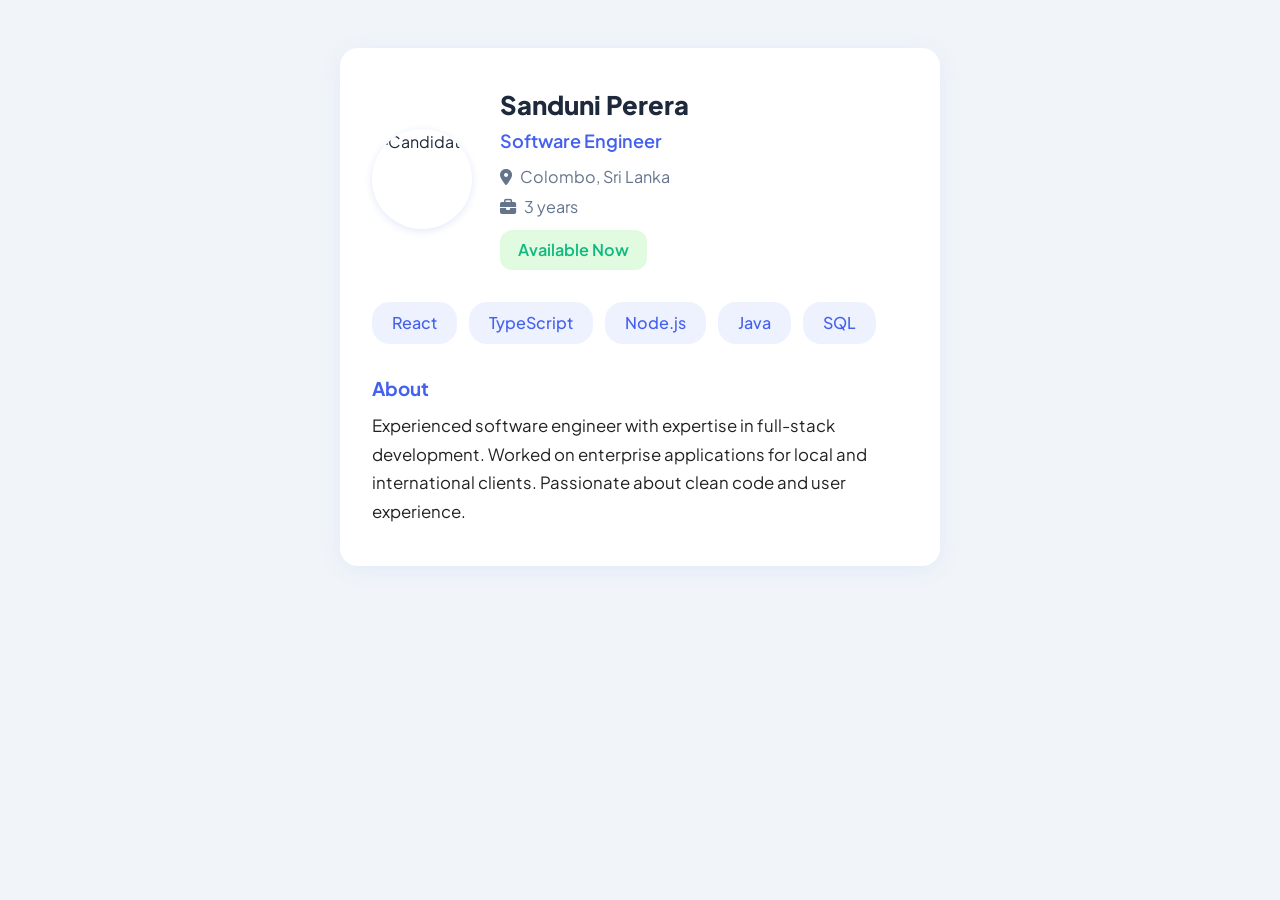
==== commit ef516081: "Update website for Sri Lankan job market with internships and local companies" ====
--- a/candidate-profile.html
+++ b/candidate-profile.html
@@ -3,7 +3,7 @@
 <head>
     <meta charset="UTF-8">
     <meta name="viewport" content="width=device-width, initial-scale=1.0">
-    <title>Candidate Profile | CareerBridge</title>
+    <title>Candidate Profile | CareerBridge Sri Lanka</title>
     <link rel="stylesheet" href="styles.css">
     <link rel="stylesheet" href="https://cdnjs.cloudflare.com/ajax/libs/font-awesome/6.4.0/css/all.min.css">
     <link href="https://fonts.googleapis.com/css2?family=Plus+Jakarta+Sans:wght@300;400;500;600;700;800&display=swap" rel="stylesheet">
@@ -31,19 +31,19 @@
                 <img id="profileImg" src="https://randomuser.me/api/portraits/women/44.jpg" alt="Candidate">
             </div>
             <div class="profile-info">
-                <h2 id="profileName">Jessica Wong</h2>
-                <span class="profile-role" id="profileRole">Senior Frontend Developer</span>
-                <span class="profile-location"><i class="fas fa-map-marker-alt"></i> <span id="profileLocation">San Francisco, CA</span></span>
-                <span class="profile-experience"><i class="fas fa-briefcase"></i> <span id="profileExperience">5 years</span></span>
+                <h2 id="profileName">Sanduni Perera</h2>
+                <span class="profile-role" id="profileRole">Software Engineer</span>
+                <span class="profile-location"><i class="fas fa-map-marker-alt"></i> <span id="profileLocation">Colombo, Sri Lanka</span></span>
+                <span class="profile-experience"><i class="fas fa-briefcase"></i> <span id="profileExperience">3 years</span></span>
                 <span class="profile-availability" id="profileAvailability">Available Now</span>
             </div>
         </div>
         <div class="profile-skills" id="profileSkills">
-            <span>React</span><span>TypeScript</span><span>Next.js</span><span>Tailwind</span><span>Node.js</span>
+            <span>React</span><span>TypeScript</span><span>Node.js</span><span>Java</span><span>SQL</span>
         </div>
         <div class="profile-section">
             <h3>About</h3>
-            <p id="profileAbout">Experienced frontend developer with a passion for building beautiful, scalable web applications. Skilled in React, TypeScript, and modern UI frameworks. Open to new opportunities and remote work.</p>
+            <p id="profileAbout">Experienced software engineer with expertise in full-stack development. Worked on enterprise applications for local and international clients. Passionate about clean code and user experience.</p>
         </div>
     </div>
     <script>
@@ -51,33 +51,33 @@
         const candidates = {
             1: {
                 img: 'https://randomuser.me/api/portraits/women/44.jpg',
-                name: 'Jessica Wong',
-                role: 'Senior Frontend Developer',
-                location: 'San Francisco, CA',
-                experience: '5 years',
+                name: 'Sanduni Perera',
+                role: 'Software Engineer',
+                location: 'Colombo, Sri Lanka',
+                experience: '3 years',
                 availability: 'Available Now',
-                skills: ['React','TypeScript','Next.js','Tailwind','Node.js'],
-                about: 'Experienced frontend developer with a passion for building beautiful, scalable web applications. Skilled in React, TypeScript, and modern UI frameworks. Open to new opportunities and remote work.'
+                skills: ['React','TypeScript','Node.js','Java','SQL'],
+                about: 'Experienced software engineer with expertise in full-stack development. Worked on enterprise applications for local and international clients. Passionate about clean code and user experience.'
             },
             2: {
                 img: 'https://randomuser.me/api/portraits/men/32.jpg',
-                name: 'David Kim',
-                role: 'Product Manager',
-                location: 'New York, NY',
-                experience: '7 years',
-                availability: 'Open to Offers',
-                skills: ['Product Strategy','Agile','User Research','Analytics','Roadmapping'],
-                about: 'Product manager with 7+ years experience leading cross-functional teams. Strong background in agile, analytics, and user research. Looking for new challenges in tech product leadership.'
+                name: 'Kasun Fernando',
+                role: 'Marketing Graduate',
+                location: 'Kandy, Sri Lanka',
+                experience: 'Fresh Graduate',
+                availability: 'Seeking Internship',
+                skills: ['Digital Marketing','Social Media','Content Writing','SEO','Analytics'],
+                about: 'Recent marketing graduate looking for internship opportunities. Strong academic background with hands-on experience in social media campaigns and content creation during university projects.'
             },
             3: {
                 img: 'https://randomuser.me/api/portraits/women/68.jpg',
-                name: 'Priya Patel',
-                role: 'DevOps Engineer',
-                location: 'Remote',
+                name: 'Nimasha Silva',
+                role: 'Business Analyst',
+                location: 'Colombo, Sri Lanka',
                 experience: '4 years',
                 availability: 'Available Now',
-                skills: ['AWS','Kubernetes','Terraform','CI/CD','Docker'],
-                about: 'DevOps engineer specializing in cloud infrastructure and automation. Proficient in AWS, Kubernetes, and CI/CD pipelines. Open to remote DevOps roles.'
+                skills: ['Business Analysis','SQL','Power BI','Requirements Gathering','Agile'],
+                about: 'Business analyst with experience in banking and finance sector. Skilled in requirements gathering, data analysis, and stakeholder management. Looking for new challenges in business transformation.'
             }
         };
         const params = new URLSearchParams(window.location.search);
--- a/styles.css
+++ b/styles.css
@@ -23,6 +23,7 @@
     --radius-xl: 16px;
     --font-family: 'Plus Jakarta Sans', -apple-system, BlinkMacSystemFont, sans-serif;
     --transition: all 0.2s cubic-bezier(0.4, 0, 0.2, 1);
+    --navbar-height: 72px;
 }
 
 /* ===== RESET & BASE ===== */
@@ -1772,6 +1773,118 @@
     box-shadow: var(--shadow-lg);
 }
 
+/* Register/account selector styles */
+.account-type-selector {
+    display: flex;
+    gap: 12px;
+    justify-content: center;
+    margin-bottom: 20px;
+}
+
+.type-btn {
+    display: inline-flex;
+    align-items: center;
+    gap: 10px;
+    padding: 10px 14px;
+    border: 1px solid var(--border-color);
+    border-radius: 10px;
+    background: transparent;
+    color: var(--dark);
+    cursor: pointer;
+    transition: var(--transition);
+    font-weight: 600;
+}
+
+.type-btn i {
+    color: var(--primary);
+}
+
+.type-btn.active {
+    background: var(--primary);
+    color: var(--white);
+    border-color: var(--primary);
+}
+
+.type-btn.active i {
+    color: var(--white);
+}
+
+.auth-form .form-row {
+    gap: 16px;
+}
+
+.password-hint {
+    display: block;
+    margin-top: 8px;
+    color: var(--gray);
+    font-size: 0.9rem;
+}
+
+.form-group.terms label {
+    display: inline-flex;
+    align-items: center;
+    gap: 8px;
+    font-size: 0.85rem;
+    color: var(--dark);
+    white-space: nowrap;
+}
+
+.form-group.terms input[type="checkbox"] {
+    width: 18px;
+    height: 18px;
+    margin: 0 8px 0 0;
+    flex: 0 0 auto;
+}
+
+.form-group.terms a {
+    color: var(--primary);
+    font-weight: 600;
+    margin-left: 4px;
+}
+
+@media (max-width: 480px) {
+    .form-group.terms label {
+        font-size: 0.9rem;
+    }
+}
+
+/* Keep terms sentence on one line for larger screens; wrap on very small screens */
+@media (max-width: 420px) {
+    .form-group.terms label {
+        white-space: normal;
+        font-size: 0.82rem;
+    }
+}
+
+/* Keep terms text on one line for larger screens */
+.form-group.terms label {
+    white-space: nowrap;
+}
+
+@media (max-width: 480px) {
+    .form-group.terms label {
+        white-space: normal;
+        flex-wrap: wrap;
+    }
+}
+
+/* Override browser autofill background for consistency */
+input:-webkit-autofill,
+textarea:-webkit-autofill,
+select:-webkit-autofill {
+    -webkit-box-shadow: 0 0 0px 1000px var(--white) inset !important;
+            box-shadow: 0 0 0px 1000px var(--white) inset !important;
+    -webkit-text-fill-color: var(--dark) !important;
+}
+
+.btn-primary.btn-block {
+    display: inline-flex;
+    align-items: center;
+    justify-content: center;
+    padding: 12px 20px;
+    border-radius: 999px;
+}
+
 .auth-header {
     text-align: center;
     margin-bottom: 32px;
@@ -1808,6 +1921,8 @@
 
 .role-option {
     flex: 1;
+    display: flex;
+    min-width: 0;
 }
 
 .role-option input[type="radio"] {
@@ -1824,12 +1939,14 @@
     border-radius: var(--radius);
     cursor: pointer;
     transition: var(--transition);
+    width: 100%;
+    box-sizing: border-box;
 }
 
 .role-option input[type="radio"]:checked + span {
     border-color: var(--primary);
-    background: var(--primary-light);
-    color: var(--primary);
+    background: var(--primary);
+    color: var(--white);
 }
 
 .forgot-link {
@@ -1876,25 +1993,41 @@
 }
 
 .social-auth {
-    display: flex;
+    display: grid;
+    grid-template-columns: repeat(2, 1fr);
     gap: 16px;
 }
 
 .btn-social {
-    flex: 1;
-    display: flex;
-    align-items: center;
-    justify-content: center;
-    gap: 8px;
-    padding: 12px;
+    display: inline-flex;
+    align-items: center;
+    gap: 12px;
+    padding: 14px 18px;
     border: 1px solid var(--border-color);
-    border-radius: var(--radius);
-    background: var(--white);
-    transition: var(--transition);
+    border-radius: 12px;
+    background: var(--white);
+    transition: var(--transition);
+    justify-content: flex-start;
+    min-height: 56px;
 }
 
 .btn-social:hover {
     background: var(--gray-light);
+}
+
+.btn-social i {
+    font-size: 1.25rem;
+    width: 28px;
+    text-align: center;
+}
+
+@media (max-width: 480px) {
+    .social-auth {
+        grid-template-columns: 1fr;
+    }
+    .btn-social {
+        justify-content: center;
+    }
 }
 
 /* ===== DASHBOARD ===== */
@@ -2069,6 +2202,1235 @@
 
 .contact-form h2 {
     margin-bottom: 30px;
+}
+
+/* ===== ABOUT US PAGE ===== */
+.about-hero {
+    background: var(--primary-gradient);
+    border-radius: var(--radius-xl);
+    padding: 72px 56px;
+    text-align: center;
+    margin-bottom: 56px;
+    color: var(--white);
+}
+
+.about-hero h1 {
+    font-size: 2.8rem;
+    font-weight: 800;
+    margin-bottom: 20px;
+    line-height: 1.2;
+}
+
+.about-hero h1 .gradient-text {
+    background: linear-gradient(135deg, #f6f9ff 0%, #c0cfff 100%);
+    -webkit-background-clip: text;
+    -webkit-text-fill-color: transparent;
+    background-clip: text;
+}
+
+.about-hero p {
+    font-size: 1.15rem;
+    opacity: 0.9;
+    max-width: 560px;
+    margin: 0 auto;
+}
+
+.stats-showcase {
+    display: grid;
+    grid-template-columns: repeat(4, 1fr);
+    gap: 24px;
+    margin-bottom: 64px;
+}
+
+.stat-block {
+    background: var(--white);
+    border-radius: var(--radius-lg);
+    padding: 32px 24px;
+    text-align: center;
+    box-shadow: var(--shadow);
+    border: 1px solid var(--border-color);
+    transition: var(--transition);
+}
+
+.stat-block:hover {
+    transform: translateY(-4px);
+    box-shadow: var(--shadow-lg);
+    border-color: var(--primary);
+}
+
+.stat-block .stat-number {
+    display: block;
+    font-size: 2.4rem;
+    font-weight: 800;
+    background: var(--primary-gradient);
+    -webkit-background-clip: text;
+    -webkit-text-fill-color: transparent;
+    background-clip: text;
+    margin-bottom: 8px;
+}
+
+.stat-block .stat-label {
+    font-size: 0.95rem;
+    color: var(--gray);
+    font-weight: 500;
+}
+
+.values-section {
+    margin-bottom: 64px;
+}
+
+.values-section h2,
+.team-section h2 {
+    font-size: 2rem;
+    font-weight: 700;
+    margin-bottom: 32px;
+    text-align: center;
+    color: var(--dark);
+}
+
+.values-grid {
+    display: grid;
+    grid-template-columns: repeat(4, 1fr);
+    gap: 24px;
+}
+
+.value-card {
+    background: var(--white);
+    border-radius: var(--radius-lg);
+    padding: 32px 24px;
+    text-align: center;
+    box-shadow: var(--shadow);
+    border: 1px solid var(--border-color);
+    transition: var(--transition);
+}
+
+.value-card:hover {
+    transform: translateY(-4px);
+    box-shadow: var(--shadow-lg);
+}
+
+.value-card i {
+    font-size: 2rem;
+    color: var(--primary);
+    margin-bottom: 16px;
+    display: block;
+}
+
+.value-card h3 {
+    font-size: 1.15rem;
+    font-weight: 700;
+    margin-bottom: 10px;
+    color: var(--dark);
+}
+
+.value-card p {
+    font-size: 0.9rem;
+    color: var(--gray);
+    line-height: 1.6;
+}
+
+.team-section {
+    margin-bottom: 64px;
+}
+
+.team-grid {
+    display: grid;
+    grid-template-columns: repeat(3, 1fr);
+    gap: 28px;
+}
+
+.team-member {
+    background: var(--white);
+    border-radius: var(--radius-lg);
+    padding: 32px 24px;
+    text-align: center;
+    box-shadow: var(--shadow);
+    border: 1px solid var(--border-color);
+    transition: var(--transition);
+}
+
+.team-member:hover {
+    transform: translateY(-4px);
+    box-shadow: var(--shadow-lg);
+}
+
+.team-member img {
+    width: 96px;
+    height: 96px;
+    border-radius: 50%;
+    object-fit: cover;
+    margin: 0 auto 16px;
+    border: 4px solid var(--primary-light);
+}
+
+.team-member h4 {
+    font-size: 1.1rem;
+    font-weight: 700;
+    color: var(--dark);
+    margin-bottom: 6px;
+}
+
+.team-member p {
+    font-size: 0.9rem;
+    color: var(--primary);
+    font-weight: 500;
+}
+
+/* ===== PRESS PAGE ===== */
+.press-grid {
+    display: grid;
+    grid-template-columns: 1fr 1fr;
+    grid-template-rows: auto auto;
+    gap: 24px;
+    margin-bottom: 56px;
+}
+
+.press-card {
+    background: var(--white);
+    border-radius: var(--radius-lg);
+    padding: 28px;
+    box-shadow: var(--shadow);
+    border: 1px solid var(--border-color);
+    transition: var(--transition);
+}
+
+.press-card:hover {
+    transform: translateY(-3px);
+    box-shadow: var(--shadow-lg);
+    border-color: var(--primary);
+}
+
+.press-card.featured {
+    grid-column: span 2;
+    background: var(--primary-gradient);
+    color: var(--white);
+    padding: 40px;
+}
+
+.press-card.featured h3 {
+    font-size: 1.6rem;
+    margin-bottom: 12px;
+}
+
+.press-card.featured p {
+    opacity: 0.85;
+    font-size: 1rem;
+    margin-bottom: 20px;
+}
+
+.press-card.featured .press-date {
+    background: rgba(255,255,255,0.2);
+    color: var(--white);
+    border: none;
+}
+
+.press-card.featured .read-more {
+    color: var(--white);
+    background: rgba(255,255,255,0.18);
+    padding: 10px 20px;
+    border-radius: 30px;
+    font-weight: 600;
+    display: inline-flex;
+    align-items: center;
+    gap: 8px;
+    transition: var(--transition);
+}
+
+.press-card.featured .read-more:hover {
+    background: rgba(255,255,255,0.3);
+}
+
+.press-date {
+    display: inline-block;
+    font-size: 0.8rem;
+    font-weight: 600;
+    color: var(--primary);
+    background: var(--primary-light);
+    padding: 4px 12px;
+    border-radius: 30px;
+    margin-bottom: 16px;
+    border: 1px solid rgba(67,97,238,0.15);
+}
+
+.press-card h3 {
+    font-size: 1.15rem;
+    font-weight: 700;
+    color: var(--dark);
+    margin-bottom: 10px;
+    line-height: 1.4;
+}
+
+.press-card p {
+    color: var(--gray);
+    font-size: 0.9rem;
+    margin-bottom: 16px;
+    line-height: 1.6;
+}
+
+.read-more {
+    color: var(--primary);
+    font-weight: 600;
+    font-size: 0.9rem;
+    display: inline-flex;
+    align-items: center;
+    gap: 6px;
+    transition: var(--transition);
+}
+
+.read-more:hover {
+    gap: 10px;
+}
+
+.media-resources {
+    margin-bottom: 64px;
+}
+
+.media-resources h2 {
+    font-size: 1.75rem;
+    font-weight: 700;
+    margin-bottom: 28px;
+    color: var(--dark);
+}
+
+.resources-grid {
+    display: grid;
+    grid-template-columns: repeat(3, 1fr);
+    gap: 20px;
+}
+
+.resource-item {
+    background: var(--white);
+    border-radius: var(--radius-lg);
+    padding: 24px;
+    text-align: center;
+    box-shadow: var(--shadow);
+    border: 1px solid var(--border-color);
+    transition: var(--transition);
+    overflow: hidden;
+}
+
+.resource-item:hover {
+    border-color: var(--primary);
+    transform: translateY(-3px);
+    box-shadow: var(--shadow-lg);
+}
+
+.resource-item i {
+    font-size: 2.4rem;
+    color: var(--primary);
+    margin-bottom: 16px;
+    display: block;
+}
+
+.resource-item h4 {
+    font-size: 1rem;
+    font-weight: 700;
+    margin-bottom: 16px;
+    color: var(--dark);
+}
+
+/* ===== PRESS ARTICLE PAGES ===== */
+.article-page-container {
+    max-width: 860px;
+    margin: 0 auto;
+    padding: 0 24px 64px;
+}
+
+.article-back-btn {
+    margin-bottom: 28px;
+    display: inline-flex;
+    align-items: center;
+    gap: 8px;
+}
+
+.article-hero-img {
+    position: relative;
+    border-radius: var(--radius-lg);
+    overflow: hidden;
+    margin-bottom: 40px;
+    box-shadow: var(--shadow-lg);
+}
+
+.article-hero-img img {
+    width: 100%;
+    height: 420px;
+    object-fit: cover;
+    display: block;
+}
+
+.article-hero-overlay {
+    position: absolute;
+    bottom: 0;
+    left: 0;
+    right: 0;
+    padding: 20px 28px;
+    background: linear-gradient(to top, rgba(0,0,0,0.55), transparent);
+}
+
+.article-body h1 {
+    font-size: 2.2rem;
+    font-weight: 800;
+    line-height: 1.25;
+    color: var(--dark);
+    margin-bottom: 20px;
+}
+
+.article-meta {
+    display: flex;
+    flex-wrap: wrap;
+    gap: 20px;
+    color: var(--gray);
+    font-size: 0.9rem;
+    margin-bottom: 32px;
+    padding-bottom: 24px;
+    border-bottom: 1px solid var(--border-color);
+}
+
+.article-meta span {
+    display: flex;
+    align-items: center;
+    gap: 6px;
+}
+
+.article-lead {
+    font-size: 1.18rem;
+    line-height: 1.75;
+    color: var(--dark);
+    font-weight: 500;
+    margin-bottom: 28px;
+    padding: 20px 24px;
+    border-left: 4px solid var(--primary);
+    background: var(--primary-light);
+    border-radius: 0 var(--radius) var(--radius) 0;
+}
+
+.article-body h3 {
+    font-size: 1.3rem;
+    font-weight: 700;
+    color: var(--dark);
+    margin: 32px 0 12px;
+}
+
+.article-body p {
+    color: #444;
+    line-height: 1.8;
+    margin-bottom: 16px;
+    font-size: 1rem;
+}
+
+.article-body ul {
+    margin: 0 0 20px 0;
+    padding-left: 24px;
+}
+
+.article-body ul li {
+    color: #444;
+    line-height: 1.8;
+    margin-bottom: 6px;
+    font-size: 1rem;
+}
+
+.article-cta {
+    margin-top: 40px;
+    padding: 28px 32px;
+    background: var(--gray-light);
+    border-radius: var(--radius-lg);
+    display: flex;
+    align-items: center;
+    flex-wrap: wrap;
+    gap: 16px;
+}
+
+.article-cta span {
+    color: var(--gray);
+    font-size: 0.9rem;
+}
+
+.article-cta strong {
+    color: var(--primary);
+    font-weight: 700;
+}
+
+@media (max-width: 768px) {
+    .article-hero-img img { height: 220px; }
+    .article-body h1 { font-size: 1.5rem; }
+    .article-cta { flex-direction: column; align-items: flex-start; }
+}
+
+/* ===== BLOG PAGE ===== */
+.blog-grid {
+    display: flex;
+    flex-direction: column;
+    gap: 0;
+    margin-bottom: 64px;
+}
+
+/* Featured card — full-width hero */
+.blog-card.featured {
+    grid-column: unset;
+    display: block;
+    margin-bottom: 36px;
+    border-radius: var(--radius-lg);
+    overflow: hidden;
+    box-shadow: var(--shadow-lg);
+    border: 1px solid var(--border-color);
+    cursor: pointer;
+    transition: var(--transition);
+}
+
+.blog-card.featured:hover {
+    transform: translateY(-4px);
+    box-shadow: 0 24px 48px rgba(67,97,238,0.18);
+}
+
+.blog-card.featured .blog-image {
+    height: 460px;
+    min-height: unset;
+    position: relative;
+    overflow: hidden;
+}
+
+.blog-card.featured .blog-image img {
+    width: 100%;
+    height: 100%;
+    object-fit: cover;
+    display: block;
+    transition: transform 0.5s ease;
+}
+
+.blog-card.featured:hover .blog-image img {
+    transform: scale(1.04);
+}
+
+.blog-card.featured .blog-image-overlay {
+    position: absolute;
+    inset: 0;
+    background: linear-gradient(to bottom, rgba(0,0,0,0.08) 0%, rgba(0,0,0,0.72) 100%);
+}
+
+.blog-card.featured .blog-featured-content {
+    position: absolute;
+    bottom: 0;
+    left: 0;
+    right: 0;
+    padding: 36px 40px;
+    color: #fff;
+}
+
+.blog-card.featured .blog-featured-content h3 {
+    font-size: 2rem;
+    font-weight: 800;
+    color: #fff;
+    margin-bottom: 10px;
+    line-height: 1.25;
+}
+
+.blog-card.featured .blog-featured-content p {
+    color: rgba(255,255,255,0.82);
+    font-size: 1rem;
+    margin-bottom: 18px;
+    max-width: 640px;
+}
+
+.blog-card.featured .blog-featured-meta {
+    display: flex;
+    align-items: center;
+    gap: 20px;
+    font-size: 0.85rem;
+    color: rgba(255,255,255,0.75);
+    margin-bottom: 16px;
+}
+
+/* Non-featured cards — 3-column grid */
+.blog-cards-grid {
+    display: grid;
+    grid-template-columns: repeat(3, 1fr);
+    gap: 24px;
+}
+
+.blog-card {
+    background: var(--white);
+    border-radius: var(--radius-lg);
+    overflow: hidden;
+    box-shadow: var(--shadow);
+    border: 1px solid var(--border-color);
+    transition: var(--transition);
+    cursor: pointer;
+    display: flex;
+    flex-direction: column;
+}
+
+.blog-card:not(.featured):hover {
+    transform: translateY(-4px);
+    box-shadow: var(--shadow-lg);
+    border-color: var(--primary);
+}
+
+.blog-image {
+    height: 180px;
+    background: linear-gradient(135deg, var(--primary) 0%, #7c3aed 100%);
+    position: relative;
+    overflow: hidden;
+    flex-shrink: 0;
+}
+
+.blog-image img {
+    width: 100%;
+    height: 100%;
+    object-fit: cover;
+    display: block;
+    transition: transform 0.4s ease;
+}
+
+.blog-card:not(.featured):hover .blog-image img {
+    transform: scale(1.06);
+}
+
+.blog-image::after {
+    content: '';
+    position: absolute;
+    inset: 0;
+    background: repeating-linear-gradient(
+        45deg,
+        rgba(255,255,255,0.04) 0px,
+        rgba(255,255,255,0.04) 1px,
+        transparent 1px,
+        transparent 20px
+    );
+}
+
+.blog-card .blog-content {
+    padding: 22px;
+    flex: 1;
+    display: flex;
+    flex-direction: column;
+}
+
+.blog-content h3 {
+    font-size: 1rem;
+    font-weight: 700;
+    color: var(--dark);
+    margin-bottom: 8px;
+    line-height: 1.4;
+}
+
+.blog-content p {
+    color: var(--gray);
+    font-size: 0.88rem;
+    margin-bottom: 16px;
+    line-height: 1.6;
+    flex: 1;
+}
+
+.blog-meta {
+    display: flex;
+    gap: 16px;
+    font-size: 0.8rem;
+    color: var(--gray);
+    margin-bottom: 10px;
+}
+
+.blog-meta span {
+    display: flex;
+    align-items: center;
+    gap: 5px;
+}
+
+/* ===== BLOG ARTICLE PAGE ===== */
+.blog-article-container {
+    max-width: 800px;
+    margin: 0 auto;
+    padding: 0 24px 72px;
+}
+
+.blog-article-back {
+    margin-bottom: 28px;
+    display: inline-flex;
+    align-items: center;
+    gap: 8px;
+}
+
+.blog-article-hero {
+    border-radius: var(--radius-lg);
+    overflow: hidden;
+    margin-bottom: 40px;
+    box-shadow: var(--shadow-lg);
+    position: relative;
+    height: 460px;
+}
+
+.blog-article-hero img {
+    width: 100%;
+    height: 100%;
+    object-fit: cover;
+    display: block;
+}
+
+.blog-article-hero-overlay {
+    position: absolute;
+    inset: 0;
+    background: linear-gradient(to top, rgba(0,0,0,0.62) 0%, transparent 55%);
+    display: flex;
+    align-items: flex-end;
+    padding: 32px 36px;
+}
+
+.blog-article-body h1 {
+    font-size: 2.1rem;
+    font-weight: 800;
+    line-height: 1.25;
+    color: var(--dark);
+    margin-bottom: 18px;
+}
+
+.blog-article-meta {
+    display: flex;
+    flex-wrap: wrap;
+    gap: 20px;
+    color: var(--gray);
+    font-size: 0.88rem;
+    margin-bottom: 28px;
+    padding-bottom: 24px;
+    border-bottom: 1px solid var(--border-color);
+}
+
+.blog-article-meta span {
+    display: flex;
+    align-items: center;
+    gap: 6px;
+}
+
+.blog-article-lead {
+    font-size: 1.15rem;
+    line-height: 1.75;
+    color: var(--dark);
+    font-weight: 500;
+    margin-bottom: 28px;
+    padding: 18px 22px;
+    border-left: 4px solid var(--primary);
+    background: var(--primary-light);
+    border-radius: 0 var(--radius) var(--radius) 0;
+}
+
+.blog-article-body h4 {
+    font-size: 1.15rem;
+    font-weight: 700;
+    color: var(--dark);
+    margin: 28px 0 10px;
+}
+
+.blog-article-body p {
+    color: #444;
+    line-height: 1.82;
+    margin-bottom: 16px;
+    font-size: 0.97rem;
+}
+
+.blog-article-cta {
+    margin-top: 48px;
+    padding: 28px 32px;
+    background: var(--gray-light);
+    border-radius: var(--radius-lg);
+    display: flex;
+    align-items: center;
+    flex-wrap: wrap;
+    gap: 16px;
+    border: 1px solid var(--border-color);
+}
+
+.blog-article-cta span {
+    font-size: 0.95rem;
+    font-weight: 600;
+    color: var(--dark);
+}
+
+@media (max-width: 900px) {
+    .blog-cards-grid { grid-template-columns: repeat(2, 1fr); }
+    .blog-card.featured .blog-image { height: 300px; }
+    .blog-card.featured .blog-featured-content h3 { font-size: 1.4rem; }
+    .blog-article-hero { height: 260px; }
+    .blog-article-body h1 { font-size: 1.5rem; }
+}
+
+@media (max-width: 600px) {
+    .blog-cards-grid { grid-template-columns: 1fr; }
+    .blog-card.featured .blog-image { height: 220px; }
+}
+
+/* ===== RESOURCES PAGE ===== */
+.resources-search-wrap {
+    max-width: 560px;
+    margin: 0 auto 32px;
+}
+
+.resources-search-box {
+    display: flex;
+    align-items: center;
+    gap: 12px;
+    background: var(--white);
+    border: 1.5px solid var(--border-color);
+    border-radius: 50px;
+    padding: 14px 24px;
+    box-shadow: var(--shadow);
+    transition: var(--transition);
+}
+
+.resources-search-box:focus-within {
+    border-color: var(--primary);
+    box-shadow: 0 0 0 3px rgba(67,97,238,0.12);
+}
+
+.resources-search-box i {
+    color: var(--gray);
+    font-size: 1rem;
+    flex-shrink: 0;
+}
+
+.resources-search-box input {
+    border: none;
+    outline: none;
+    width: 100%;
+    font-size: 0.97rem;
+    color: var(--dark);
+    background: transparent;
+}
+
+.resource-categories {
+    display: flex;
+    flex-wrap: wrap;
+    gap: 10px;
+    justify-content: center;
+    margin-bottom: 40px;
+}
+
+.res-cat-btn {
+    padding: 8px 20px;
+    border-radius: 30px;
+    border: 1.5px solid var(--border-color);
+    background: var(--white);
+    color: var(--gray);
+    font-size: 0.88rem;
+    font-weight: 600;
+    cursor: pointer;
+    transition: var(--transition);
+}
+
+.res-cat-btn:hover, .res-cat-btn.active {
+    background: var(--primary);
+    color: #fff;
+    border-color: var(--primary);
+    box-shadow: 0 4px 14px rgba(67,97,238,0.22);
+}
+
+/* Resource tags */
+.res-tag {
+    display: inline-block;
+    padding: 3px 12px;
+    border-radius: 30px;
+    font-size: 0.75rem;
+    font-weight: 700;
+    text-transform: uppercase;
+    letter-spacing: 0.5px;
+}
+.res-tag.interview { background: #4361ee22; color: #4361ee; }
+.res-tag.resume    { background: #06d6a022; color: #06af84; }
+.res-tag.salary    { background: #f7258522; color: #f72585; }
+.res-tag.networking{ background: #7209b722; color: #7209b7; }
+.res-tag.career    { background: #3a0ca322; color: #3a0ca3; }
+
+/* Featured 2-col row */
+.resources-featured-row {
+    display: grid;
+    grid-template-columns: 1fr 1fr;
+    gap: 24px;
+    margin-bottom: 48px;
+}
+
+.res-featured-card {
+    border-radius: var(--radius-lg);
+    overflow: hidden;
+    background: var(--white);
+    box-shadow: var(--shadow-lg);
+    border: 1px solid var(--border-color);
+    cursor: pointer;
+    transition: var(--transition);
+    display: flex;
+    flex-direction: column;
+}
+
+.res-featured-card:hover {
+    transform: translateY(-5px);
+    box-shadow: 0 24px 48px rgba(67,97,238,0.18);
+}
+
+.res-featured-img {
+    height: 220px;
+    position: relative;
+    overflow: hidden;
+}
+
+.res-featured-img img {
+    width: 100%;
+    height: 100%;
+    object-fit: cover;
+    display: block;
+    transition: transform 0.5s ease;
+}
+
+.res-featured-card:hover .res-featured-img img {
+    transform: scale(1.05);
+}
+
+.res-featured-overlay {
+    position: absolute;
+    inset: 0;
+    background: linear-gradient(to bottom, rgba(0,0,0,0.05), rgba(0,0,0,0.48));
+}
+
+.res-featured-label {
+    position: absolute;
+    bottom: 14px;
+    left: 16px;
+}
+
+.res-featured-body {
+    padding: 24px;
+    flex: 1;
+    display: flex;
+    flex-direction: column;
+}
+
+.res-featured-body h3 {
+    font-size: 1.15rem;
+    font-weight: 800;
+    color: var(--dark);
+    margin: 10px 0 10px;
+    line-height: 1.3;
+}
+
+.res-featured-body p {
+    color: var(--gray);
+    font-size: 0.9rem;
+    line-height: 1.65;
+    flex: 1;
+    margin-bottom: 16px;
+}
+
+.res-read-link {
+    color: var(--primary);
+    font-weight: 700;
+    font-size: 0.9rem;
+    display: inline-flex;
+    align-items: center;
+    gap: 7px;
+}
+
+/* Resources section title */
+.resources-section-title {
+    font-size: 1.4rem;
+    font-weight: 800;
+    color: var(--dark);
+    margin-bottom: 20px;
+    padding-bottom: 12px;
+    border-bottom: 2px solid var(--border-color);
+}
+
+/* Resources grid */
+.resources-grid {
+    display: grid;
+    grid-template-columns: repeat(3, 1fr);
+    gap: 16px;
+}
+
+.resource-card {
+    display: flex;
+    align-items: center;
+    gap: 16px;
+    background: var(--white);
+    border-radius: var(--radius-lg);
+    padding: 20px 18px;
+    box-shadow: var(--shadow);
+    border: 1px solid var(--border-color);
+    cursor: pointer;
+    transition: var(--transition);
+}
+
+.resource-card:hover {
+    transform: translateY(-3px);
+    box-shadow: var(--shadow-lg);
+    border-color: var(--primary);
+}
+
+.resource-card-icon {
+    width: 48px;
+    height: 48px;
+    border-radius: 14px;
+    display: flex;
+    align-items: center;
+    justify-content: center;
+    font-size: 1.2rem;
+    flex-shrink: 0;
+}
+
+.resource-card-body {
+    flex: 1;
+    min-width: 0;
+}
+
+.resource-card-body h4 {
+    font-size: 0.92rem;
+    font-weight: 700;
+    color: var(--dark);
+    margin: 5px 0 4px;
+    line-height: 1.3;
+}
+
+.resource-card-body p {
+    color: var(--gray);
+    font-size: 0.8rem;
+    line-height: 1.5;
+    margin: 0;
+    display: -webkit-box;
+    -webkit-line-clamp: 2;
+    -webkit-box-orient: vertical;
+    overflow: hidden;
+}
+
+.resource-card-arrow {
+    color: var(--gray);
+    font-size: 0.8rem;
+    flex-shrink: 0;
+    transition: var(--transition);
+}
+
+.resource-card:hover .resource-card-arrow {
+    color: var(--primary);
+    transform: translateX(3px);
+}
+
+/* hidden resource cards */
+.resource-card.hidden, .res-featured-card.hidden { display: none !important; }
+
+@media (max-width: 900px) {
+    .resources-featured-row { grid-template-columns: 1fr; }
+    .resources-grid { grid-template-columns: repeat(2, 1fr); }
+}
+
+@media (max-width: 600px) {
+    .resources-grid { grid-template-columns: 1fr; }
+}
+
+/* ===== CAREERS PAGE ===== */
+.careers-hero {
+    margin-bottom: 48px;
+}
+
+.careers-content {
+    background: var(--white);
+    border-radius: var(--radius-xl);
+    padding: 48px;
+    box-shadow: var(--shadow);
+    border: 1px solid var(--border-color);
+}
+
+.careers-content h2 {
+    font-size: 1.75rem;
+    font-weight: 700;
+    margin-bottom: 28px;
+    color: var(--dark);
+}
+
+.perks-grid {
+    display: grid;
+    grid-template-columns: repeat(3, 1fr);
+    gap: 16px;
+}
+
+.perk {
+    display: flex;
+    align-items: center;
+    gap: 14px;
+    background: var(--gray-light);
+    border-radius: var(--radius);
+    padding: 16px 20px;
+    transition: var(--transition);
+}
+
+.perk:hover {
+    background: var(--primary-light);
+    color: var(--primary);
+}
+
+.perk i {
+    width: 40px;
+    height: 40px;
+    border-radius: var(--radius-sm);
+    background: var(--white);
+    display: flex;
+    align-items: center;
+    justify-content: center;
+    color: var(--primary);
+    font-size: 1.1rem;
+    flex-shrink: 0;
+    box-shadow: var(--shadow-sm);
+}
+
+.perk span {
+    font-size: 0.95rem;
+    font-weight: 600;
+    color: var(--dark);
+}
+
+.perk:hover span {
+    color: var(--primary);
+}
+
+.open-roles {
+    background: var(--white);
+    border-radius: var(--radius-xl);
+    padding: 40px;
+    box-shadow: var(--shadow);
+    border: 1px solid var(--border-color);
+    margin-bottom: 64px;
+}
+
+.open-roles h3 {
+    font-size: 1.5rem;
+    font-weight: 700;
+    margin-bottom: 24px;
+    color: var(--dark);
+    padding-bottom: 16px;
+    border-bottom: 1px solid var(--border-color);
+}
+
+.roles-list {
+    display: flex;
+    flex-direction: column;
+    gap: 0;
+}
+
+.role-item {
+    display: flex;
+    align-items: center;
+    justify-content: space-between;
+    padding: 20px 0;
+    border-bottom: 1px solid var(--border-color);
+    transition: var(--transition);
+}
+
+.role-item:last-child {
+    border-bottom: none;
+    padding-bottom: 0;
+}
+
+.role-item:hover {
+    padding-left: 8px;
+}
+
+.role-item h4 {
+    font-size: 1rem;
+    font-weight: 700;
+    color: var(--dark);
+    margin-bottom: 4px;
+}
+
+.role-item p {
+    font-size: 0.88rem;
+    color: var(--gray);
+}
+
+.role-item .btn-outline {
+    flex-shrink: 0;
+    border: 2px solid var(--primary);
+    color: var(--primary);
+    border-radius: 30px;
+    padding: 8px 20px;
+    font-weight: 600;
+    transition: var(--transition);
+    background: transparent;
+    font-size: 0.88rem;
+}
+
+.role-item .btn-outline:hover {
+    background: var(--primary);
+    color: var(--white);
+}
+
+/* ===== Responsive – Company Pages ===== */
+@media (max-width: 1024px) {
+    .stats-showcase,
+    .values-grid {
+        grid-template-columns: repeat(2, 1fr);
+    }
+    .press-grid,
+    .blog-card.featured {
+        grid-template-columns: 1fr;
+    }
+    .press-card.featured {
+        grid-column: span 1;
+    }
+    .resources-grid {
+        grid-template-columns: repeat(2, 1fr);
+    }
+    .perks-grid {
+        grid-template-columns: repeat(2, 1fr);
+    }
+    .blog-card.featured {
+        grid-column: span 2;
+    }
+}
+
+@media (max-width: 768px) {
+    .about-hero {
+        padding: 48px 28px;
+    }
+    .about-hero h1 {
+        font-size: 2rem;
+    }
+    .stats-showcase,
+    .values-grid,
+    .team-grid {
+        grid-template-columns: 1fr 1fr;
+    }
+    .press-grid {
+        grid-template-columns: 1fr;
+    }
+    .press-card.featured {
+        grid-column: span 1;
+    }
+    .blog-grid {
+        grid-template-columns: 1fr;
+    }
+    .blog-card.featured {
+        grid-column: span 1;
+        grid-template-columns: 1fr;
+    }
+    .blog-card.featured .blog-image {
+        min-height: 180px;
+    }
+    .resources-grid,
+    .perks-grid {
+        grid-template-columns: 1fr 1fr;
+    }
+    .careers-content {
+        padding: 28px;
+    }
+    .open-roles {
+        padding: 24px;
+    }
+    .contact-container {
+        grid-template-columns: 1fr;
+    }
+}
+
+@media (max-width: 480px) {
+    .stats-showcase,
+    .values-grid,
+    .team-grid,
+    .resources-grid,
+    .perks-grid {
+        grid-template-columns: 1fr;
+    }
 }
 
 /* ===== FOOTER ===== */
@@ -2403,4 +3765,601 @@
 .text-center { text-align: center; }
 .mt-4 { margin-top: 24px; }
 .mb-4 { margin-bottom: 24px; }
-.p-4 { padding: 24px; }+.p-4 { padding: 24px; }
+
+/* ===== CANDIDATES SEARCH PAGE ===== */
+.candidates-search {
+    display: grid;
+    grid-template-columns: 280px minmax(0, 1fr);
+    gap: 28px;
+    align-items: start;
+    margin-top: 8px;
+    padding-bottom: 60px;
+}
+
+/* ---- Filter Sidebar ---- */
+.search-filters {
+    background: var(--white);
+    border: 1px solid var(--border-color);
+    padding: 24px;
+    border-radius: var(--radius-lg);
+    box-shadow: var(--shadow);
+    position: sticky;
+    top: calc(var(--navbar-height) + 12px);
+    z-index: 40;
+    max-height: calc(100vh - (var(--navbar-height) + 60px));
+    overflow: auto;
+    -webkit-overflow-scrolling: touch;
+}
+
+.filters-title {
+    font-size: 1rem;
+    font-weight: 700;
+    color: var(--dark);
+    margin-bottom: 20px;
+    padding-bottom: 12px;
+    border-bottom: 1px solid var(--border-color);
+    display: flex;
+    align-items: center;
+    gap: 8px;
+}
+
+.filters-title i {
+    color: var(--primary);
+}
+
+.search-filters .filter-group {
+    margin-bottom: 18px;
+}
+
+.search-filters label {
+    display: block;
+    font-size: 0.85rem;
+    font-weight: 600;
+    color: var(--gray);
+    margin-bottom: 6px;
+    text-transform: uppercase;
+    letter-spacing: 0.04em;
+}
+
+.search-filters input,
+.search-filters select {
+    width: 100%;
+    padding: 10px 14px;
+    border-radius: var(--radius-sm);
+    border: 1px solid var(--border-color);
+    background: var(--gray-light);
+    color: var(--dark);
+    font-size: 0.9rem;
+    transition: var(--transition);
+}
+
+.search-filters input:focus,
+.search-filters select:focus {
+    border-color: var(--primary);
+    background: var(--white);
+    box-shadow: 0 0 0 3px rgba(67,97,238,0.1);
+}
+
+.btn-block-filter {
+    width: 100%;
+    display: flex;
+    align-items: center;
+    justify-content: center;
+    gap: 8px;
+    padding: 11px 16px;
+    border-radius: var(--radius-sm);
+    font-weight: 600;
+    margin-bottom: 10px;
+}
+
+.btn-reset {
+    width: 100%;
+    display: flex;
+    align-items: center;
+    justify-content: center;
+    gap: 8px;
+    padding: 10px 16px;
+    border-radius: var(--radius-sm);
+    font-size: 0.9rem;
+    font-weight: 500;
+    color: var(--gray);
+    border: 1px solid var(--border-color);
+    background: var(--white);
+    transition: var(--transition);
+}
+
+.btn-reset:hover {
+    border-color: var(--primary);
+    color: var(--primary);
+    background: var(--primary-light);
+}
+
+/* ---- Right Column ---- */
+.candidates-right {
+    display: flex;
+    flex-direction: column;
+    gap: 20px;
+    min-width: 0;
+}
+
+/* ---- Stats Bar ---- */
+.candidates-stats {
+    display: flex;
+    gap: 16px;
+    flex-wrap: wrap;
+}
+
+.candidates-stats .stat-item {
+    background: var(--white);
+    border: 1px solid var(--border-color);
+    padding: 16px 20px;
+    border-radius: var(--radius-lg);
+    box-shadow: var(--shadow-sm);
+    display: flex;
+    align-items: center;
+    gap: 14px;
+    flex: 1;
+    min-width: 140px;
+    transition: var(--transition);
+}
+
+.candidates-stats .stat-item:hover {
+    border-color: var(--primary);
+    box-shadow: var(--shadow);
+}
+
+.candidates-stats .stat-item > i {
+    width: 44px;
+    height: 44px;
+    border-radius: var(--radius-sm);
+    background: var(--primary-light);
+    color: var(--primary);
+    display: flex;
+    align-items: center;
+    justify-content: center;
+    font-size: 1.1rem;
+    flex-shrink: 0;
+}
+
+.candidates-stats .stat-item > i.fa-check-circle {
+    background: rgba(16,185,129,0.1);
+    color: var(--success);
+}
+
+.candidates-stats .stat-item > i.fa-bolt {
+    background: rgba(245,158,11,0.1);
+    color: var(--warning);
+}
+
+.stat-value {
+    display: block;
+    font-weight: 700;
+    color: var(--dark);
+    font-size: 1.15rem;
+    line-height: 1.2;
+}
+
+.stat-label {
+    display: block;
+    font-size: 0.8rem;
+    color: var(--gray);
+    margin-top: 2px;
+}
+
+/* ---- Candidate Cards Grid ---- */
+.candidates-grid {
+    display: grid;
+    grid-template-columns: repeat(auto-fill, minmax(280px, 1fr));
+    gap: 20px;
+}
+
+.candidate-card {
+    background: var(--white);
+    border: 1px solid var(--border-color);
+    padding: 20px;
+    border-radius: var(--radius-lg);
+    box-shadow: var(--shadow-sm);
+    display: flex;
+    flex-direction: column;
+    gap: 16px;
+    transition: var(--transition);
+}
+
+.candidate-card:hover {
+    border-color: var(--primary);
+    box-shadow: var(--shadow-md);
+    transform: translateY(-3px);
+}
+
+.candidate-header {
+    display: flex;
+    align-items: flex-start;
+    gap: 14px;
+}
+
+.candidate-header img {
+    width: 56px;
+    height: 56px;
+    border-radius: 50%;
+    object-fit: cover;
+    border: 3px solid var(--primary-light);
+    flex-shrink: 0;
+}
+
+.candidate-header h4 {
+    margin-bottom: 3px;
+    font-size: 1rem;
+    font-weight: 700;
+    color: var(--dark);
+}
+
+.candidate-header p {
+    font-size: 0.85rem;
+    color: var(--gray);
+}
+
+.availability {
+    margin-left: auto;
+    font-weight: 600;
+    font-size: 0.78rem;
+    color: var(--gray);
+    padding: 5px 10px;
+    border-radius: 999px;
+    background: var(--gray-light);
+    border: 1px solid var(--border-color);
+    white-space: nowrap;
+    flex-shrink: 0;
+}
+
+.availability.available {
+    background: rgba(16,185,129,0.08);
+    color: var(--success);
+    border-color: rgba(16,185,129,0.2);
+}
+
+.candidate-skills {
+    display: flex;
+    gap: 6px;
+    flex-wrap: wrap;
+}
+
+.candidate-skills span {
+    background: var(--primary-light);
+    color: var(--primary);
+    padding: 4px 10px;
+    border-radius: 999px;
+    font-size: 0.78rem;
+    font-weight: 500;
+    border: 1px solid rgba(67,97,238,0.15);
+}
+
+.candidate-footer {
+    display: flex;
+    align-items: center;
+    justify-content: space-between;
+    gap: 8px;
+    padding-top: 12px;
+    border-top: 1px solid var(--border-color);
+    flex-wrap: wrap;
+}
+
+.candidate-footer > span {
+    display: flex;
+    align-items: center;
+    gap: 5px;
+    font-size: 0.82rem;
+    color: var(--gray);
+}
+
+.candidate-footer > span i {
+    color: var(--primary);
+    font-size: 0.85em;
+}
+
+.candidate-footer .btn-outline {
+    border: 1.5px solid var(--primary);
+    color: var(--primary);
+    padding: 7px 16px;
+    border-radius: 30px;
+    font-size: 0.82rem;
+    font-weight: 600;
+    background: transparent;
+    transition: var(--transition);
+    white-space: nowrap;
+}
+
+.candidate-footer .btn-outline:hover {
+    background: var(--primary);
+    color: var(--white);
+}
+
+.btn-sm {
+    padding: 8px 14px;
+    border-radius: var(--radius-sm);
+    font-size: 0.88rem;
+    font-weight: 500;
+}
+
+@media (max-width: 960px) {
+    .candidates-search {
+        grid-template-columns: 1fr;
+    }
+    .search-filters {
+        position: relative;
+        top: 0;
+        max-height: none;
+    }
+    .candidates-stats {
+        flex-wrap: nowrap;
+    }
+}
+
+@media (max-width: 600px) {
+    .candidates-stats {
+        flex-wrap: wrap;
+    }
+    .candidates-grid {
+        grid-template-columns: 1fr;
+    }
+}
+
+/* ===== Recruitment Solutions Styles ===== */
+.solutions-hero {
+    padding: 56px 0 24px;
+}
+.solutions-hero-inner {
+    display: grid;
+    grid-template-columns: 1fr 480px;
+    gap: 40px;
+    align-items: center;
+}
+.solutions-hero-copy h1 {
+    font-size: 2.6rem;
+    margin-bottom: 12px;
+}
+.solutions-hero-copy .lead {
+    color: var(--gray);
+    font-size: 1.05rem;
+    margin-bottom: 18px;
+}
+.hero-highlights {
+    display: flex;
+    gap: 18px;
+    margin-bottom: 20px;
+    flex-wrap: wrap;
+}
+.hero-highlights li {
+    background: var(--gray-light);
+    padding: 8px 12px;
+    border-radius: 999px;
+    display: flex;
+    align-items: center;
+    gap: 8px;
+    color: var(--dark);
+    font-weight: 600;
+}
+.solutions-hero-visual img {
+    border-radius: 12px;
+    box-shadow: var(--shadow-lg);
+    width: 100%;
+    display: block;
+}
+.solutions-grid {
+    display: grid;
+    grid-template-columns: repeat(auto-fit, minmax(220px, 1fr));
+    gap: 20px;
+    margin: 32px 0 48px;
+}
+.solution-card {
+    background: var(--white);
+    border-radius: var(--radius-lg);
+    padding: 22px;
+    box-shadow: var(--shadow);
+    text-align: left;
+    border: 1px solid var(--border-color);
+}
+.solution-icon {
+    width: 56px;
+    height: 56px;
+    border-radius: 12px;
+    background: var(--primary-light);
+    display: flex;
+    align-items: center;
+    justify-content: center;
+    color: var(--primary);
+    font-size: 1.3rem;
+    margin-bottom: 12px;
+}
+.pricing-grid {
+    display: grid;
+    grid-template-columns: repeat(3, 1fr);
+    gap: 20px;
+    margin: 40px 0;
+}
+.pricing-card {
+    background: var(--white);
+    border-radius: var(--radius-lg);
+    padding: 24px;
+    text-align: center;
+    border: 1px solid var(--border-color);
+    box-shadow: var(--shadow);
+}
+.pricing-featured {
+    transform: translateY(-8px);
+    box-shadow: var(--shadow-lg);
+}
+.pricing-card h4 {
+    font-size: 1.1rem;
+    margin-bottom: 8px;
+}
+.pricing-card .price {
+    font-size: 1.6rem;
+    font-weight: 700;
+    color: var(--dark);
+    margin-bottom: 12px;
+}
+.pricing-card ul {
+    text-align: left;
+    color: var(--gray);
+    margin: 12px 0 18px;
+}
+.pricing-card ul li {
+    margin-bottom: 8px;
+}
+.case-grid {
+    display: grid;
+    grid-template-columns: repeat(auto-fit, minmax(260px, 1fr));
+    gap: 18px;
+    margin-bottom: 36px;
+}
+.case-card {
+    display: flex;
+    gap: 14px;
+    background: var(--white);
+    border-radius: var(--radius-lg);
+    overflow: hidden;
+    box-shadow: var(--shadow);
+    border: 1px solid var(--border-color);
+}
+.case-card img {
+    width: 140px;
+    height: 100%;
+    object-fit: cover;
+}
+.case-card div {
+    padding: 14px;
+}
+.cta-section.compact {
+    background: linear-gradient(90deg, rgba(67,97,238,0.06), rgba(58,86,212,0.04));
+    padding: 28px;
+    border-radius: 12px;
+    text-align: center;
+    margin: 40px 0 80px;
+}
+.cta-section.compact h2 {
+    margin-bottom: 8px;
+}
+
+@media (max-width: 900px) {
+    .solutions-hero-inner { grid-template-columns: 1fr; }
+    .pricing-grid { grid-template-columns: 1fr; }
+    .solutions-hero { padding: 32px 0; }
+}
+
+/* ===== EMPLOYER BRANDING PAGE (redesigned) ===== */
+
+/* Hero */
+.eb-hero { padding: 60px 0 40px; background: linear-gradient(135deg, #f0f4ff 0%, #fafbff 100%); }
+.eb-hero-inner { display: grid; grid-template-columns: 1fr 1fr; gap: 56px; align-items: center; }
+.eb-badge { display: inline-flex; align-items: center; gap: 6px; background: var(--primary-light); color: var(--primary); padding: 6px 14px; border-radius: 999px; font-size: 0.85rem; font-weight: 700; margin-bottom: 18px; }
+.eb-hero-copy h1 { font-size: 2.8rem; line-height: 1.15; margin-bottom: 16px; }
+.eb-hero-copy p { color: var(--gray); font-size: 1.1rem; line-height: 1.7; margin-bottom: 24px; }
+.eb-checklist { list-style: none; padding: 0; margin-bottom: 32px; display: flex; flex-direction: column; gap: 10px; }
+.eb-checklist li { display: flex; align-items: center; gap: 10px; font-weight: 500; color: var(--dark); }
+.eb-checklist li i { color: var(--primary); font-size: 1rem; }
+.eb-hero-actions { display: flex; gap: 14px; flex-wrap: wrap; }
+.eb-hero-visual { position: relative; }
+.eb-hero-img { width: 100%; border-radius: 20px; box-shadow: 0 24px 60px rgba(67,97,238,0.18); display: block; object-fit: cover; height: 420px; }
+.eb-hero-badge-card { position: absolute; background: var(--white); border-radius: 14px; padding: 12px 18px; box-shadow: 0 8px 32px rgba(0,0,0,0.12); display: flex; align-items: center; gap: 12px; }
+.eb-hero-badge-card i { font-size: 1.4rem; }
+.eb-hero-badge-card div { display: flex; flex-direction: column; }
+.eb-hero-badge-card strong { font-size: 1.1rem; line-height: 1.2; }
+.eb-hero-badge-card span { font-size: 0.78rem; color: var(--gray); }
+.eb-badge-card-1 { bottom: 32px; left: -24px; }
+.eb-badge-card-2 { top: 28px; right: -20px; }
+
+/* Stats strip */
+.eb-stats-strip { background: var(--primary); padding: 28px 0; margin-bottom: 64px; }
+.eb-stats-inner { display: flex; align-items: center; justify-content: space-around; flex-wrap: wrap; gap: 16px; }
+.eb-stat { display: flex; flex-direction: column; align-items: center; color: var(--white); }
+.eb-stat-num { font-size: 1.8rem; font-weight: 800; line-height: 1.1; }
+.eb-stat-label { font-size: 0.85rem; opacity: 0.8; margin-top: 4px; }
+.eb-stat-divider { width: 1px; height: 40px; background: rgba(255,255,255,0.25); }
+
+/* Section header */
+.eb-section-header { text-align: center; margin-bottom: 48px; }
+.eb-section-header h2 { font-size: 2rem; margin-bottom: 10px; }
+.eb-section-header p { color: var(--gray); font-size: 1rem; max-width: 560px; margin: 0 auto; }
+
+/* Feature cards */
+.eb-features-grid { display: grid; grid-template-columns: repeat(auto-fit, minmax(260px, 1fr)); gap: 28px; margin-bottom: 72px; }
+.eb-feature-card { background: var(--white); border-radius: var(--radius-lg); overflow: hidden; box-shadow: var(--shadow); border: 1px solid var(--border-color); transition: transform 0.2s, box-shadow 0.2s; display: flex; flex-direction: column; }
+.eb-feature-card:hover { transform: translateY(-5px); box-shadow: 0 16px 40px rgba(67,97,238,0.13); }
+.eb-feature-img-wrap { height: 180px; overflow: hidden; }
+.eb-feature-img-wrap img { width: 100%; height: 100%; object-fit: cover; display: block; transition: transform 0.4s; }
+.eb-feature-card:hover .eb-feature-img-wrap img { transform: scale(1.05); }
+.eb-feature-body { padding: 24px; flex: 1; display: flex; flex-direction: column; }
+.eb-feature-icon { width: 44px; height: 44px; background: var(--primary-light); border-radius: 12px; display: flex; align-items: center; justify-content: center; color: var(--primary); font-size: 1.2rem; margin-bottom: 14px; }
+.eb-feature-body h3 { font-size: 1.1rem; margin-bottom: 10px; }
+.eb-feature-body p { color: var(--gray); font-size: 0.93rem; line-height: 1.6; flex: 1; margin-bottom: 18px; }
+.eb-feature-link { color: var(--primary); font-weight: 600; font-size: 0.9rem; display: flex; align-items: center; gap: 6px; text-decoration: none; }
+.eb-feature-link:hover { gap: 10px; }
+
+/* Profile preview */
+.eb-preview-section { background: #f5f7ff; padding: 72px 0; margin-bottom: 72px; }
+.eb-profile-preview { background: var(--white); border-radius: 20px; overflow: hidden; box-shadow: 0 16px 60px rgba(67,97,238,0.12); border: 1px solid var(--border-color); }
+.eb-profile-banner { height: 200px; overflow: hidden; }
+.eb-profile-banner img { width: 100%; height: 100%; object-fit: cover; display: block; }
+.eb-profile-body { padding: 0 32px 32px; }
+.eb-profile-top { display: flex; align-items: flex-end; gap: 20px; margin-top: -36px; margin-bottom: 24px; flex-wrap: wrap; }
+.eb-profile-logo { width: 72px; height: 72px; border-radius: 16px; background: var(--primary); color: var(--white); display: flex; align-items: center; justify-content: center; font-size: 1.4rem; font-weight: 800; border: 4px solid var(--white); flex-shrink: 0; }
+.eb-profile-meta { flex: 1; }
+.eb-profile-meta h2 { margin: 0 0 4px; font-size: 1.5rem; }
+.eb-profile-meta p { color: var(--gray); font-size: 0.9rem; }
+.eb-profile-follow-btns { display: flex; gap: 10px; margin-top: 8px; }
+.eb-profile-stats { display: flex; gap: 32px; padding: 20px 0; border-top: 1px solid var(--border-color); border-bottom: 1px solid var(--border-color); margin-bottom: 24px; flex-wrap: wrap; }
+.eb-pstat { display: flex; flex-direction: column; }
+.eb-pstat strong { font-size: 1.3rem; color: var(--primary); }
+.eb-pstat span { font-size: 0.82rem; color: var(--gray); margin-top: 2px; }
+.eb-profile-about h4 { margin-bottom: 8px; }
+.eb-profile-about p { color: var(--gray); line-height: 1.7; margin-bottom: 24px; }
+.eb-profile-gallery h4 { margin-bottom: 12px; }
+.eb-gallery-grid { display: grid; grid-template-columns: repeat(4, 1fr); gap: 10px; }
+.eb-gallery-grid img { width: 100%; height: 120px; object-fit: cover; border-radius: 10px; display: block; }
+
+/* Steps */
+.eb-steps { display: grid; grid-template-columns: 1fr auto 1fr auto 1fr; gap: 0; align-items: start; margin-bottom: 72px; }
+.eb-step { text-align: center; }
+.eb-step-num { width: 40px; height: 40px; border-radius: 50%; background: var(--primary); color: var(--white); font-size: 1rem; font-weight: 800; display: flex; align-items: center; justify-content: center; margin: 0 auto 16px; }
+.eb-step img { width: 100%; height: 160px; object-fit: cover; border-radius: 14px; margin-bottom: 18px; box-shadow: var(--shadow); }
+.eb-step h3 { font-size: 1.1rem; margin-bottom: 10px; }
+.eb-step p { color: var(--gray); font-size: 0.9rem; line-height: 1.6; }
+.eb-step-arrow { display: flex; align-items: center; justify-content: center; padding: 0 16px; margin-top: 72px; color: var(--primary); font-size: 1.4rem; opacity: 0.5; }
+
+/* Testimonials */
+.eb-testimonials-section { background: linear-gradient(135deg, #4361ee 0%, #3730a3 100%); padding: 72px 0; margin-bottom: 72px; }
+.eb-testimonials-section .eb-section-header h2 { color: var(--white); }
+.eb-testimonials-section .eb-section-header p { color: rgba(255,255,255,0.75); }
+.eb-testimonials-grid { display: grid; grid-template-columns: repeat(auto-fit, minmax(280px, 1fr)); gap: 24px; }
+.eb-testimonial { background: rgba(255,255,255,0.1); backdrop-filter: blur(10px); border: 1px solid rgba(255,255,255,0.15); border-radius: 16px; padding: 28px; display: flex; flex-direction: column; gap: 20px; }
+.eb-tquote { color: rgba(255,255,255,0.92); line-height: 1.7; font-size: 0.97rem; font-style: italic; flex: 1; margin: 0; }
+.eb-tauthor { display: flex; align-items: center; gap: 14px; }
+.eb-tauthor img { width: 48px; height: 48px; border-radius: 50%; object-fit: cover; border: 2px solid rgba(255,255,255,0.4); }
+.eb-tauthor strong { display: block; color: var(--white); font-size: 0.95rem; }
+.eb-tauthor span { color: rgba(255,255,255,0.65); font-size: 0.82rem; }
+
+/* Bottom CTA */
+.eb-bottom-cta { display: grid; grid-template-columns: 1fr 380px; gap: 48px; align-items: center; background: var(--white); border: 1px solid var(--border-color); border-radius: 24px; padding: 48px; box-shadow: var(--shadow); margin-bottom: 80px; overflow: hidden; }
+.eb-cta-copy h2 { font-size: 2rem; margin-bottom: 12px; }
+.eb-cta-copy p { color: var(--gray); line-height: 1.7; margin-bottom: 28px; }
+.eb-cta-actions { display: flex; gap: 14px; flex-wrap: wrap; }
+.eb-cta-img { width: 100%; height: 260px; object-fit: cover; border-radius: 16px; display: block; }
+
+/* Responsive */
+@media (max-width: 1024px) {
+    .eb-steps { grid-template-columns: 1fr; }
+    .eb-step-arrow { display: none; }
+    .eb-bottom-cta { grid-template-columns: 1fr; }
+    .eb-cta-img { height: 220px; }
+}
+@media (max-width: 900px) {
+    .eb-hero-inner { grid-template-columns: 1fr; }
+    .eb-hero-copy h1 { font-size: 2rem; }
+    .eb-badge-card-1, .eb-badge-card-2 { display: none; }
+    .eb-gallery-grid { grid-template-columns: repeat(2, 1fr); }
+    .eb-stats-inner { gap: 24px; }
+    .eb-stat-divider { display: none; }
+    .eb-profile-top { flex-direction: column; align-items: flex-start; }
+    .eb-profile-follow-btns { margin-top: 0; }
+}
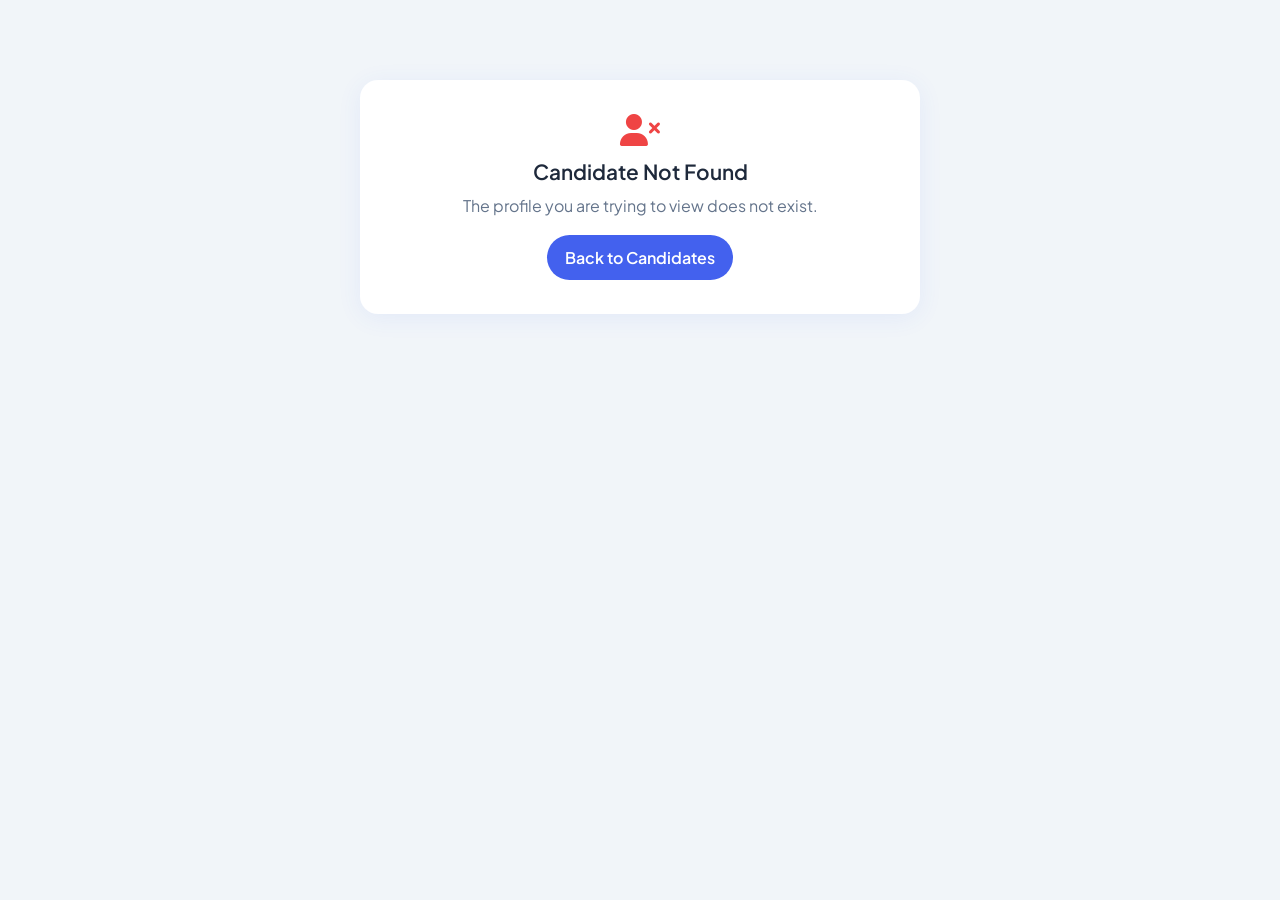
==== commit bd470ac1: "Show not-found state for invalid candidate profile IDs" ====
--- a/candidate-profile.html
+++ b/candidate-profile.html
@@ -22,10 +22,24 @@
         .profile-section { margin-top: 32px; }
         .profile-section h3 { font-size: 1.18rem; font-weight: 700; margin-bottom: 12px; color: #4361ee; }
         .profile-section p { color: #222; font-size: 1.05rem; line-height: 1.7; }
+        .profile-not-found { max-width: 560px; margin: 80px auto; background: #fff; border-radius: 18px; box-shadow: 0 4px 24px rgba(67,97,238,0.08); padding: 34px 26px; text-align: center; }
+        .profile-not-found i { font-size: 2rem; color: #ef4444; margin-bottom: 12px; }
+        .profile-not-found h3 { font-size: 1.3rem; margin-bottom: 8px; }
+        .profile-not-found p { color: #64748b; margin-bottom: 16px; }
+        .profile-not-found a { display: inline-block; background: #4361ee; color: #fff; padding: 10px 18px; border-radius: 999px; font-weight: 600; }
+        @media (max-width: 640px) {
+            .profile-container { margin: 20px 12px; padding: 24px 18px; }
+            .profile-header { flex-direction: column; align-items: flex-start; gap: 16px; margin-bottom: 24px; }
+            .profile-avatar { width: 84px; height: 84px; }
+            .profile-info h2 { font-size: 1.35rem; }
+            .profile-skills { gap: 8px; }
+            .profile-skills span { padding: 7px 14px; font-size: 0.9rem; }
+            .profile-not-found { margin: 32px 12px; padding: 24px 18px; }
+        }
     </style>
 </head>
 <body>
-    <div class="profile-container">
+    <div class="profile-container" id="profileContainer">
         <div class="profile-header">
             <div class="profile-avatar">
                 <img id="profileImg" src="https://randomuser.me/api/portraits/women/44.jpg" alt="Candidate">
@@ -45,6 +59,12 @@
             <h3>About</h3>
             <p id="profileAbout">Experienced software engineer with expertise in full-stack development. Worked on enterprise applications for local and international clients. Passionate about clean code and user experience.</p>
         </div>
+    </div>
+    <div class="profile-not-found" id="profileNotFound" style="display:none;">
+        <i class="fas fa-user-times"></i>
+        <h3>Candidate Not Found</h3>
+        <p>The profile you are trying to view does not exist.</p>
+        <a href="index.html#search-candidates-page">Back to Candidates</a>
     </div>
     <script>
         // Simple demo: swap candidate info based on ?id= in URL
@@ -82,7 +102,7 @@
         };
         const params = new URLSearchParams(window.location.search);
         const id = params.get('id');
-        if (candidates[id]) {
+        if (id && candidates[id]) {
             const c = candidates[id];
             document.getElementById('profileImg').src = c.img;
             document.getElementById('profileName').textContent = c.name;
@@ -92,6 +112,9 @@
             document.getElementById('profileAvailability').textContent = c.availability;
             document.getElementById('profileSkills').innerHTML = c.skills.map(s=>`<span>${s}</span>`).join('');
             document.getElementById('profileAbout').textContent = c.about;
+        } else {
+            document.getElementById('profileContainer').style.display = 'none';
+            document.getElementById('profileNotFound').style.display = 'block';
         }
     </script>
 </body>
--- a/styles.css
+++ b/styles.css
@@ -3607,10 +3607,10 @@
 @media (max-width: 768px) {
     .nav-menu {
         position: fixed;
-        top: 80px;
+        top: var(--navbar-height);
         left: -100%;
         width: 100%;
-        height: calc(100vh - 80px);
+        height: calc(100dvh - var(--navbar-height));
         background: var(--white);
         flex-direction: column;
         align-items: flex-start;
@@ -3784,11 +3784,14 @@
     padding: 24px;
     border-radius: var(--radius-lg);
     box-shadow: var(--shadow);
+    align-self: start;
     position: sticky;
     top: calc(var(--navbar-height) + 12px);
     z-index: 40;
-    max-height: calc(100vh - (var(--navbar-height) + 60px));
-    overflow: auto;
+    max-height: calc(100dvh - (var(--navbar-height) + 24px));
+    overflow-y: auto;
+    overflow-x: hidden;
+    scrollbar-gutter: stable;
     -webkit-overflow-scrolling: touch;
 }
 
@@ -4086,12 +4089,12 @@
         grid-template-columns: 1fr;
     }
     .search-filters {
-        position: relative;
+        position: static;
         top: 0;
         max-height: none;
     }
     .candidates-stats {
-        flex-wrap: nowrap;
+        flex-wrap: wrap;
     }
 }
 
@@ -4101,6 +4104,12 @@
     }
     .candidates-grid {
         grid-template-columns: 1fr;
+    }
+    .candidate-header {
+        flex-wrap: wrap;
+    }
+    .availability {
+        margin-left: 0;
     }
 }
 
@@ -4245,6 +4254,8 @@
     .solutions-hero-inner { grid-template-columns: 1fr; }
     .pricing-grid { grid-template-columns: 1fr; }
     .solutions-hero { padding: 32px 0; }
+    .case-card { flex-direction: column; }
+    .case-card img { width: 100%; height: 180px; }
 }
 
 /* ===== EMPLOYER BRANDING PAGE (redesigned) ===== */
@@ -4363,3 +4374,14 @@
     .eb-profile-top { flex-direction: column; align-items: flex-start; }
     .eb-profile-follow-btns { margin-top: 0; }
 }
+
+@media (max-width: 600px) {
+    .eb-hero { padding: 36px 0 24px; }
+    .eb-hero-copy h1 { font-size: 1.7rem; }
+    .eb-hero-actions { flex-direction: column; }
+    .eb-hero-actions .btn { width: 100%; justify-content: center; }
+    .eb-profile-body { padding: 0 18px 20px; }
+    .eb-gallery-grid { grid-template-columns: 1fr; }
+    .eb-bottom-cta { padding: 24px; gap: 20px; }
+    .eb-cta-copy h2 { font-size: 1.5rem; }
+}
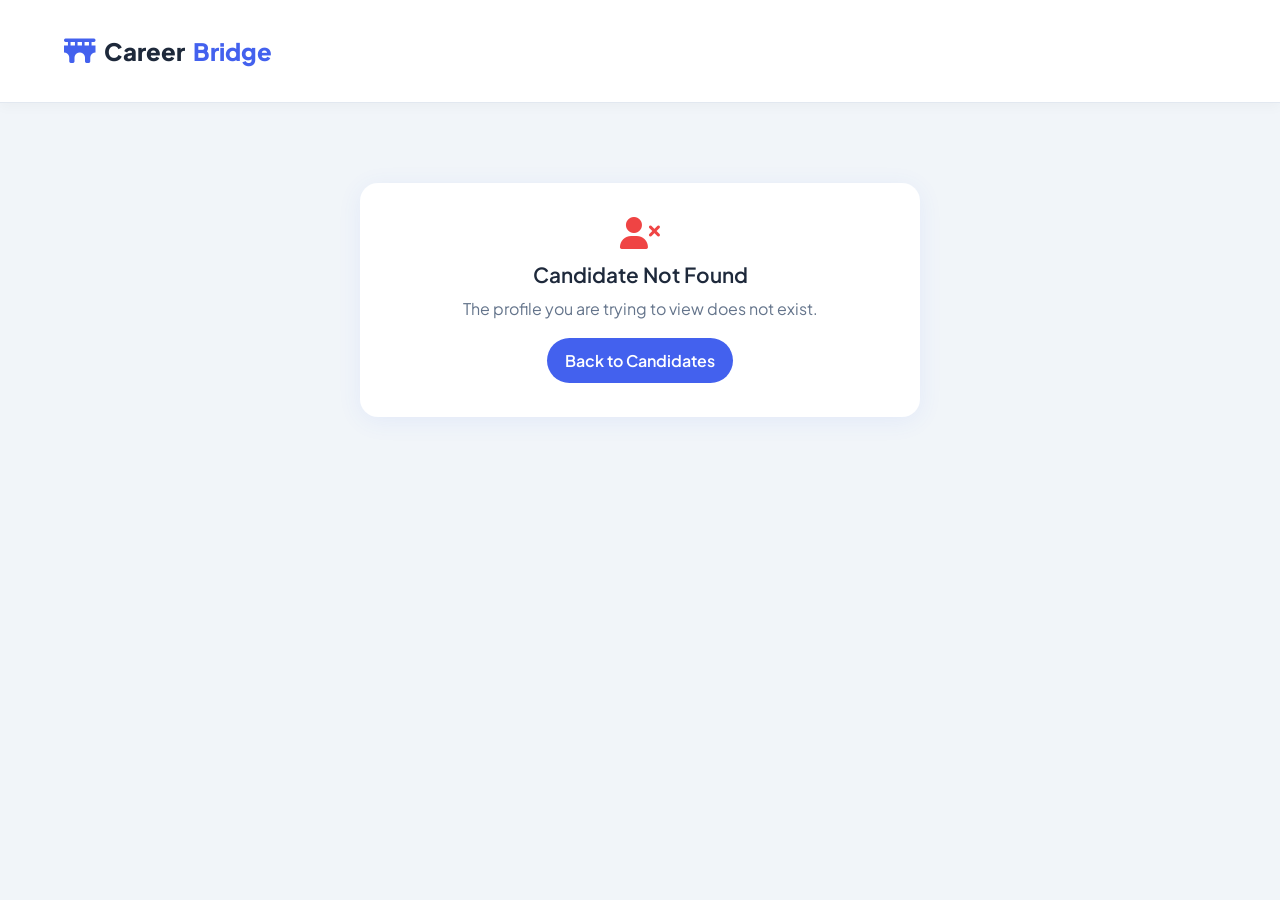
==== commit 8fa5cfef: "feat: upgrade CareerBridge job portal with localStorage databases, Sri Lankan mock profiles, interac" ====
--- a/candidate-profile.html
+++ b/candidate-profile.html
@@ -39,7 +39,13 @@
     </style>
 </head>
 <body>
+    <nav class="navbar" style="box-shadow: 0 4px 12px rgba(0,0,0,0.03); background: #fff; margin-bottom: 24px;">
+        <div class="nav-container" style="max-width: 1200px; margin: 0 auto; padding: 0 24px; height: 70px; display: flex; align-items: center;">
+            <a href="index.html" class="brand-logo" style="text-decoration: none; font-size: 1.5rem; font-weight: 800; color: var(--dark);"><i class="fas fa-bridge" style="color: var(--primary);"></i> Career<span style="color: var(--primary);">Bridge</span></a>
+        </div>
+    </nav>
     <div class="profile-container" id="profileContainer">
+        <div style="margin-bottom: 24px;"><a href="index.html#search-candidates" style="text-decoration: none; color: var(--primary); font-weight: 600; font-size: 0.95rem; display: inline-flex; align-items: center; gap: 8px;"><i class="fas fa-arrow-left"></i> Back to Candidates</a></div>
         <div class="profile-header">
             <div class="profile-avatar">
                 <img id="profileImg" src="https://randomuser.me/api/portraits/women/44.jpg" alt="Candidate">
@@ -64,54 +70,71 @@
         <i class="fas fa-user-times"></i>
         <h3>Candidate Not Found</h3>
         <p>The profile you are trying to view does not exist.</p>
-        <a href="index.html#search-candidates-page">Back to Candidates</a>
+        <a href="index.html#search-candidates">Back to Candidates</a>
     </div>
     <script>
-        // Simple demo: swap candidate info based on ?id= in URL
-        const candidates = {
-            1: {
-                img: 'https://randomuser.me/api/portraits/women/44.jpg',
-                name: 'Sanduni Perera',
-                role: 'Software Engineer',
-                location: 'Colombo, Sri Lanka',
-                experience: '3 years',
-                availability: 'Available Now',
-                skills: ['React','TypeScript','Node.js','Java','SQL'],
-                about: 'Experienced software engineer with expertise in full-stack development. Worked on enterprise applications for local and international clients. Passionate about clean code and user experience.'
-            },
-            2: {
-                img: 'https://randomuser.me/api/portraits/men/32.jpg',
-                name: 'Kasun Fernando',
-                role: 'Marketing Graduate',
-                location: 'Kandy, Sri Lanka',
-                experience: 'Fresh Graduate',
-                availability: 'Seeking Internship',
-                skills: ['Digital Marketing','Social Media','Content Writing','SEO','Analytics'],
-                about: 'Recent marketing graduate looking for internship opportunities. Strong academic background with hands-on experience in social media campaigns and content creation during university projects.'
-            },
-            3: {
-                img: 'https://randomuser.me/api/portraits/women/68.jpg',
-                name: 'Nimasha Silva',
-                role: 'Business Analyst',
-                location: 'Colombo, Sri Lanka',
-                experience: '4 years',
-                availability: 'Available Now',
-                skills: ['Business Analysis','SQL','Power BI','Requirements Gathering','Agile'],
-                about: 'Business analyst with experience in banking and finance sector. Skilled in requirements gathering, data analysis, and stakeholder management. Looking for new challenges in business transformation.'
+        // Load candidates from localStorage, fallback to default seed data
+        let candidates = {};
+        const localCandidates = localStorage.getItem('careerbridge_candidates');
+        if (localCandidates) {
+            try {
+                const arr = JSON.parse(localCandidates);
+                arr.forEach(c => {
+                    candidates[c.id] = c;
+                });
+            } catch(e) {
+                console.error('Failed to load candidates from localStorage', e);
             }
-        };
+        }
+        
+        // If empty, fall back to initial seeded candidates
+        if (Object.keys(candidates).length === 0) {
+            candidates = {
+                1: {
+                    img: 'https://randomuser.me/api/portraits/women/44.jpg',
+                    name: 'Sanduni Perera',
+                    role: 'Software Engineer',
+                    location: 'Colombo, Sri Lanka',
+                    experience: '3 years',
+                    availability: 'Available Now',
+                    skills: ['React','TypeScript','Node.js','Java','SQL'],
+                    about: 'Experienced software engineer with expertise in full-stack development. Worked on enterprise applications for local and international clients. Passionate about clean code and user experience.'
+                },
+                2: {
+                    img: 'https://randomuser.me/api/portraits/men/32.jpg',
+                    name: 'Kasun Fernando',
+                    role: 'Marketing Graduate',
+                    location: 'Kandy, Sri Lanka',
+                    experience: 'Fresh Graduate',
+                    availability: 'Seeking Internship',
+                    skills: ['Digital Marketing','Social Media','Content Writing','SEO','Analytics'],
+                    about: 'Recent marketing graduate looking for internship opportunities. Strong academic background with hands-on experience in social media campaigns and content creation during university projects.'
+                },
+                3: {
+                    img: 'https://randomuser.me/api/portraits/women/68.jpg',
+                    name: 'Nimasha Silva',
+                    role: 'Business Analyst',
+                    location: 'Colombo, Sri Lanka',
+                    experience: '4 years',
+                    availability: 'Available Now',
+                    skills: ['Business Analysis','SQL','Power BI','Requirements Gathering','Agile'],
+                    about: 'Business analyst with experience in banking and finance sector. Skilled in requirements gathering, data analysis, and stakeholder management. Looking for new challenges in business transformation.'
+                }
+            };
+        }
+        
         const params = new URLSearchParams(window.location.search);
         const id = params.get('id');
         if (id && candidates[id]) {
             const c = candidates[id];
-            document.getElementById('profileImg').src = c.img;
+            document.getElementById('profileImg').src = c.img || `https://ui-avatars.com/api/?name=${encodeURIComponent(c.name)}&background=4361ee&color=fff`;
             document.getElementById('profileName').textContent = c.name;
             document.getElementById('profileRole').textContent = c.role;
             document.getElementById('profileLocation').textContent = c.location;
             document.getElementById('profileExperience').textContent = c.experience;
             document.getElementById('profileAvailability').textContent = c.availability;
-            document.getElementById('profileSkills').innerHTML = c.skills.map(s=>`<span>${s}</span>`).join('');
-            document.getElementById('profileAbout').textContent = c.about;
+            document.getElementById('profileSkills').innerHTML = (c.skills || []).map(s=>`<span>${s}</span>`).join('');
+            document.getElementById('profileAbout').textContent = c.about || 'No description available.';
         } else {
             document.getElementById('profileContainer').style.display = 'none';
             document.getElementById('profileNotFound').style.display = 'block';
--- a/styles.css
+++ b/styles.css
@@ -749,6 +749,163 @@
     color: var(--white);
 }
 
+/* ===== STANDALONE JOB DETAILS PAGE ===== */
+.job-details-page-main {
+    padding: 40px;
+    background: var(--gray-light);
+    min-height: 80vh;
+}
+
+.job-details-page-content {
+    max-width: 1100px;
+    margin: 0 auto;
+}
+
+.job-details-shell {
+    max-width: 1100px;
+    margin: 40px auto;
+    padding: 24px;
+    background: var(--white);
+    border-radius: var(--radius-lg);
+    border: 1px solid var(--border-color);
+}
+
+.job-details-head {
+    display: flex;
+    gap: 24px;
+    align-items: center;
+    margin-bottom: 24px;
+}
+
+.job-details-company-logo {
+    width: 84px;
+    height: 84px;
+    background: var(--primary-light);
+    border-radius: 14px;
+    display: flex;
+    align-items: center;
+    justify-content: center;
+    font-size: 2rem;
+    font-weight: 700;
+    color: var(--primary);
+    flex-shrink: 0;
+}
+
+.job-details-title-wrap h1 {
+    margin: 0 0 6px;
+    line-height: 1.25;
+}
+
+.job-details-company-line {
+    color: var(--gray);
+}
+
+.job-details-meta-grid {
+    display: grid;
+    grid-template-columns: repeat(4, minmax(0, 1fr));
+    gap: 16px;
+    margin-bottom: 20px;
+}
+
+.job-details-meta-label {
+    color: var(--gray);
+    font-size: 0.85rem;
+    margin-bottom: 6px;
+}
+
+.job-details-meta-value {
+    font-weight: 600;
+}
+
+.job-details-section {
+    margin-bottom: 20px;
+}
+
+.job-details-section p {
+    color: var(--dark);
+    line-height: 1.6;
+}
+
+.job-details-skills {
+    display: flex;
+    flex-wrap: wrap;
+    gap: 10px;
+}
+
+.job-details-skill-tag {
+    background: var(--primary-light);
+    color: var(--primary);
+    padding: 8px 16px;
+    border-radius: 20px;
+    font-weight: 600;
+}
+
+.job-details-actions {
+    display: flex;
+    gap: 12px;
+    align-items: center;
+    flex-wrap: wrap;
+}
+
+.job-details-back-link {
+    margin-left: auto;
+}
+
+@media (max-width: 900px) {
+    .job-details-meta-grid {
+        grid-template-columns: repeat(2, minmax(0, 1fr));
+    }
+}
+
+@media (max-width: 640px) {
+    .job-details-page-main {
+        padding: 16px;
+    }
+
+    .job-details-shell {
+        margin: 8px auto;
+        padding: 16px;
+    }
+
+    .job-details-head {
+        gap: 14px;
+        align-items: flex-start;
+    }
+
+    .job-details-company-logo {
+        width: 56px;
+        height: 56px;
+        font-size: 1.5rem;
+    }
+
+    .job-details-title-wrap h1 {
+        font-size: 1.9rem;
+    }
+
+    .job-details-company-line {
+        font-size: 0.92rem;
+    }
+
+    .job-details-meta-grid {
+        grid-template-columns: 1fr 1fr;
+        gap: 12px;
+    }
+
+    .job-details-actions {
+        flex-direction: column;
+        align-items: stretch;
+    }
+
+    .job-details-actions .btn {
+        width: 100%;
+        justify-content: center;
+    }
+
+    .job-details-back-link {
+        margin-left: 0;
+    }
+}
+
 /* ===== TESTIMONIALS ===== */
 .testimonials-section {
     background: var(--primary-gradient);
@@ -4148,6 +4305,14 @@
     color: var(--dark);
     font-weight: 600;
 }
+.solutions-hero .hero-actions {
+    display: flex;
+    gap: 14px;
+    flex-wrap: wrap;
+}
+.solutions-hero .hero-actions .btn {
+    justify-content: center;
+}
 .solutions-hero-visual img {
     border-radius: 12px;
     box-shadow: var(--shadow-lg);
@@ -4218,7 +4383,7 @@
 }
 .case-grid {
     display: grid;
-    grid-template-columns: repeat(auto-fit, minmax(260px, 1fr));
+    grid-template-columns: repeat(auto-fit, minmax(320px, 1fr));
     gap: 18px;
     margin-bottom: 36px;
 }
@@ -4238,6 +4403,13 @@
 }
 .case-card div {
     padding: 14px;
+}
+.case-card h4 {
+    margin-bottom: 8px;
+}
+.case-card p {
+    color: var(--gray);
+    line-height: 1.6;
 }
 .cta-section.compact {
     background: linear-gradient(90deg, rgba(67,97,238,0.06), rgba(58,86,212,0.04));
@@ -4249,13 +4421,47 @@
 .cta-section.compact h2 {
     margin-bottom: 8px;
 }
+.cta-section.compact .hero-actions {
+    display: grid;
+    grid-template-columns: repeat(2, minmax(160px, 1fr));
+    justify-content: center;
+    gap: 14px;
+    max-width: 520px;
+    margin: 0 auto;
+}
 
 @media (max-width: 900px) {
     .solutions-hero-inner { grid-template-columns: 1fr; }
     .pricing-grid { grid-template-columns: 1fr; }
     .solutions-hero { padding: 32px 0; }
+    .case-grid { grid-template-columns: 1fr; }
     .case-card { flex-direction: column; }
     .case-card img { width: 100%; height: 180px; }
+}
+
+@media (max-width: 1200px) {
+    .case-grid { grid-template-columns: repeat(2, minmax(0, 1fr)); }
+}
+
+@media (max-width: 640px) {
+    .case-grid { grid-template-columns: 1fr; gap: 14px; }
+    .case-card div { padding: 12px; }
+    .case-card h4 { font-size: 1rem; }
+    .case-card p { font-size: 0.9rem; }
+    .solutions-hero .hero-actions {
+        flex-direction: column;
+        align-items: stretch;
+        gap: 12px;
+    }
+    .cta-section.compact .hero-actions {
+        grid-template-columns: 1fr;
+        gap: 12px;
+        max-width: 260px;
+    }
+    .cta-section.compact .hero-actions .btn {
+        width: 100%;
+        justify-content: center;
+    }
 }
 
 /* ===== EMPLOYER BRANDING PAGE (redesigned) ===== */
@@ -4350,14 +4556,7 @@
 .eb-tauthor strong { display: block; color: var(--white); font-size: 0.95rem; }
 .eb-tauthor span { color: rgba(255,255,255,0.65); font-size: 0.82rem; }
 
-/* Bottom CTA */
-.eb-bottom-cta { display: grid; grid-template-columns: 1fr 380px; gap: 48px; align-items: center; background: var(--white); border: 1px solid var(--border-color); border-radius: 24px; padding: 48px; box-shadow: var(--shadow); margin-bottom: 80px; overflow: hidden; }
-.eb-cta-copy h2 { font-size: 2rem; margin-bottom: 12px; }
-.eb-cta-copy p { color: var(--gray); line-height: 1.7; margin-bottom: 28px; }
-.eb-cta-actions { display: flex; gap: 14px; flex-wrap: wrap; }
-.eb-cta-img { width: 100%; height: 260px; object-fit: cover; border-radius: 16px; display: block; }
-
-/* Responsive */
+/* ===== EMPLOYER BRANDING RESPONSIVE STYLES ===== */
 @media (max-width: 1024px) {
     .eb-steps { grid-template-columns: 1fr; }
     .eb-step-arrow { display: none; }
@@ -4385,3 +4584,174 @@
     .eb-bottom-cta { padding: 24px; gap: 20px; }
     .eb-cta-copy h2 { font-size: 1.5rem; }
 }
+
+/* ===== UNIQUE PREMIUM FEATURES ===== */
+
+/* 1. INTERVIEW PREP CHAT SIMULATOR */
+.chat-container {
+    display: flex;
+    flex-direction: column;
+    height: 100%;
+}
+.chat-bubble {
+    max-width: 75%;
+    padding: 12px 18px;
+    border-radius: var(--radius-md);
+    line-height: 1.5;
+    font-size: 0.95rem;
+    position: relative;
+    animation: bubbleSlideIn 0.3s ease;
+}
+@keyframes bubbleSlideIn {
+    from { opacity: 0; transform: translateY(10px); }
+    to { opacity: 1; transform: translateY(0); }
+}
+.chat-bubble.interviewer {
+    background: var(--white);
+    color: var(--dark);
+    align-self: flex-start;
+    border-top-left-radius: 4px;
+    box-shadow: 0 4px 12px rgba(0,0,0,0.03);
+    border: 1px solid var(--border-color);
+}
+.chat-bubble.seeker {
+    background: var(--primary);
+    color: var(--white);
+    align-self: flex-end;
+    border-top-right-radius: 4px;
+}
+.chat-bubble.feedback {
+    background: #eff6ff;
+    color: #1e3a8a;
+    align-self: flex-start;
+    border-left: 4px solid var(--primary);
+    border-top-left-radius: 4px;
+    box-shadow: 0 4px 12px rgba(0,0,0,0.03);
+}
+
+/* 2. SMART MATCH SCORE */
+.match-badge {
+    display: inline-flex;
+    align-items: center;
+    gap: 6px;
+    font-weight: 700;
+    padding: 4px 10px;
+    border-radius: 20px;
+    font-size: 0.8rem;
+}
+.match-badge.high {
+    background: #d1fae5;
+    color: #065f46;
+}
+.match-badge.medium {
+    background: #fef3c7;
+    color: #92400e;
+}
+.match-badge.low {
+    background: #f3f4f6;
+    color: #374151;
+}
+
+/* 3. RESUME TEMPLATE PREVIEWS & ATS EXPORTS */
+.resume-title {
+    font-size: 2.2rem;
+    font-weight: 800;
+    color: #1e293b;
+    margin-bottom: 6px;
+}
+.resume-subtitle {
+    font-size: 1.1rem;
+    font-weight: 600;
+    color: var(--primary);
+    margin-bottom: 20px;
+}
+.resume-section-title {
+    font-size: 1.2rem;
+    font-weight: 700;
+    color: #1e293b;
+    border-bottom: 2px solid #e2e8f0;
+    padding-bottom: 6px;
+    margin-top: 24px;
+    margin-bottom: 12px;
+}
+.resume-skills-grid {
+    display: flex;
+    flex-wrap: wrap;
+    gap: 8px;
+}
+.resume-skill-tag {
+    background: #f1f5f9;
+    color: #475569;
+    padding: 4px 10px;
+    border-radius: 6px;
+    font-size: 0.85rem;
+    font-weight: 500;
+}
+
+/* 4. PRINT OVERRIDES */
+@media print {
+    body * {
+        visibility: hidden;
+    }
+    #resumePreviewContainer, #resumePreviewContainer * {
+        visibility: visible;
+    }
+    #resumePreviewContainer {
+        position: absolute;
+        left: 0;
+        top: 0;
+        width: 100% !important;
+        height: auto !important;
+        box-shadow: none !important;
+        border: none !important;
+        padding: 0 !important;
+        margin: 0 !important;
+    }
+    .page, .page-header, nav, footer, .filters-sidebar {
+        display: none !important;
+    }
+}
+
+/* ===== UNIQUE PREMIUM DOWNLOAD BUTTON ===== */
+.btn-download-unique {
+    display: inline-flex;
+    align-items: center;
+    justify-content: center;
+    gap: 8px;
+    background: linear-gradient(135deg, var(--primary) 0%, #818cf8 100%);
+    color: var(--white);
+    border: none;
+    padding: 10px 22px;
+    font-size: 0.88rem;
+    font-weight: 600;
+    border-radius: 30px;
+    cursor: pointer;
+    box-shadow: 0 4px 15px rgba(67, 97, 238, 0.2);
+    transition: all 0.3s cubic-bezier(0.4, 0, 0.2, 1);
+    outline: none;
+    margin-top: 8px;
+    text-decoration: none;
+}
+
+.btn-download-unique:hover {
+    transform: translateY(-2px);
+    box-shadow: 0 6px 20px rgba(67, 97, 238, 0.35);
+    background: linear-gradient(135deg, #3a0ca3 0%, var(--primary) 100%);
+    color: var(--white);
+}
+
+.btn-download-unique:active {
+    transform: translateY(0);
+}
+
+.btn-download-unique i {
+    font-size: 0.95rem;
+    color: var(--white) !important;
+    margin: 0 !important;
+    display: inline-block !important;
+    transition: transform 0.2s ease;
+}
+
+.btn-download-unique:hover i {
+    transform: translateY(2px);
+}
